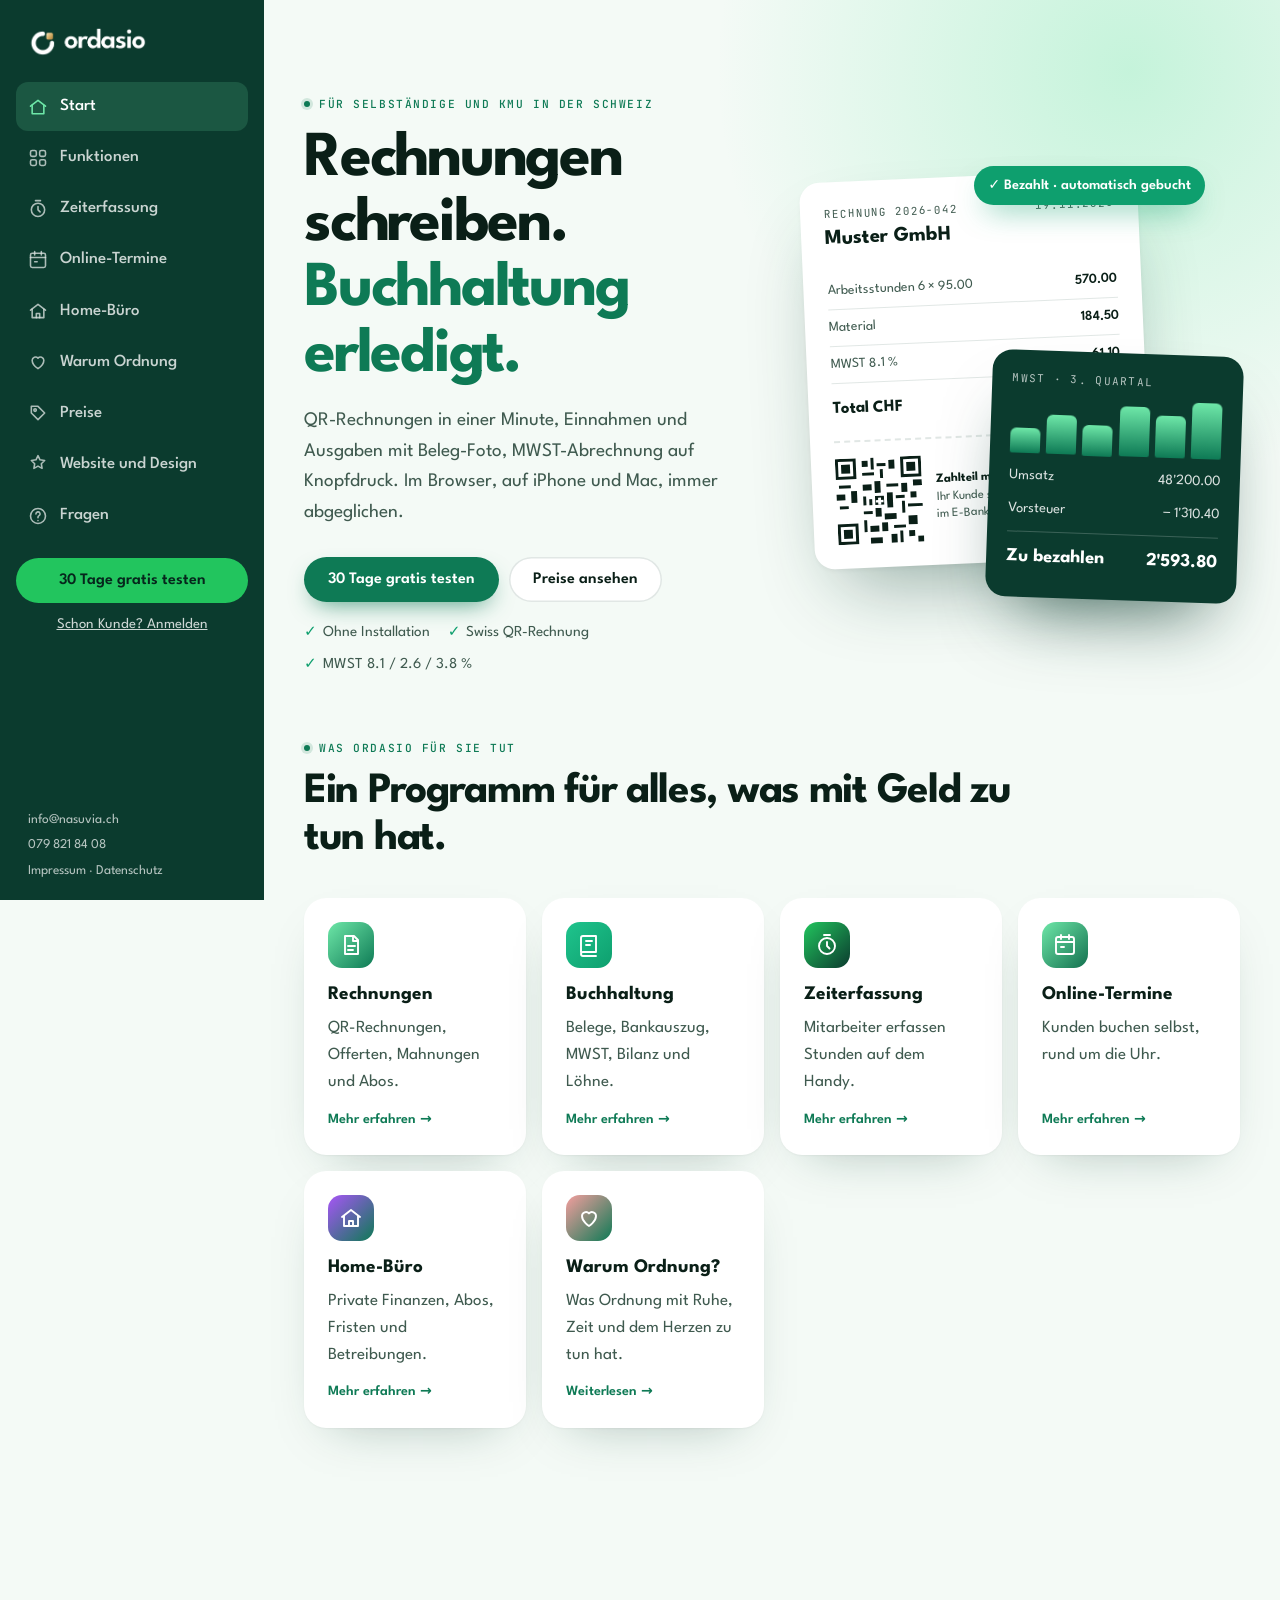
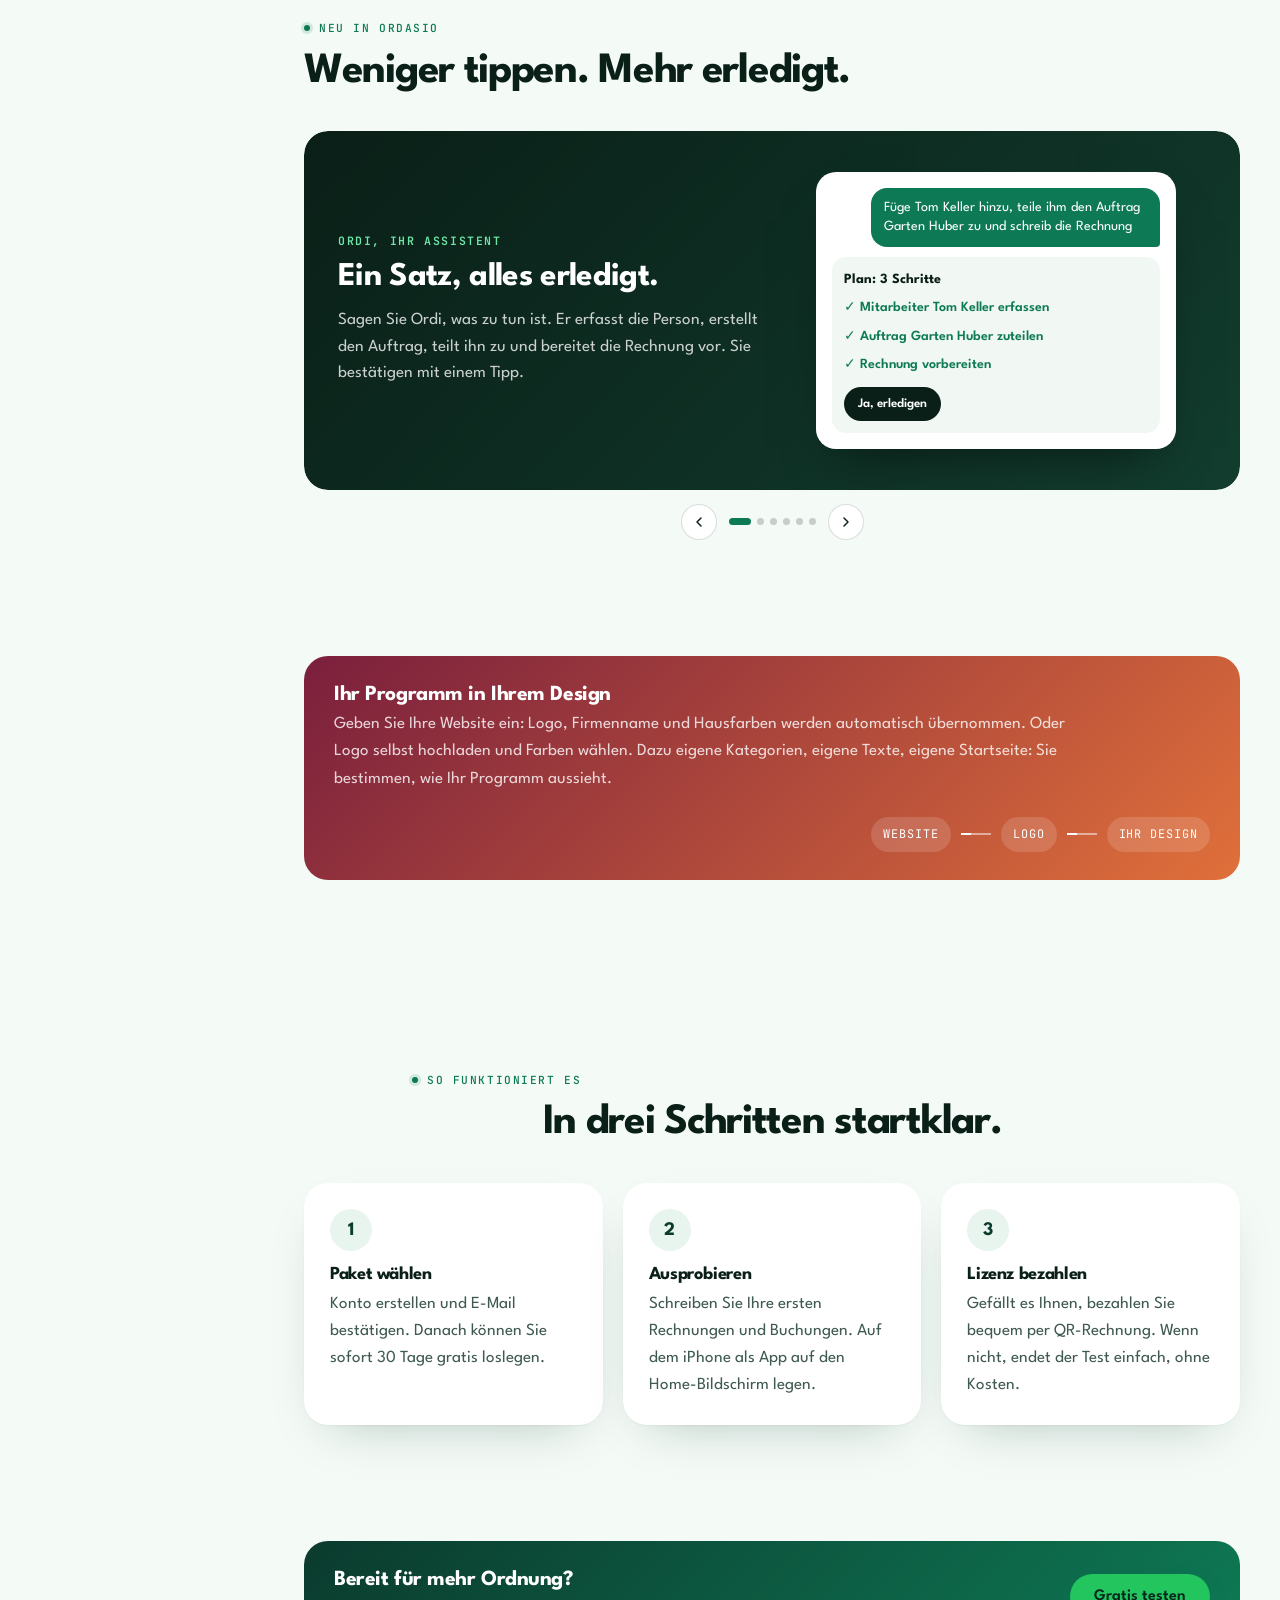
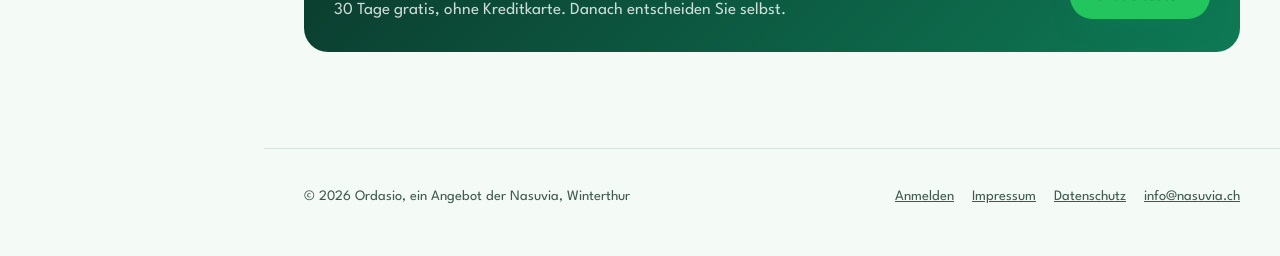
==== index.html @ 02ee3054 "Ordasio-Website auf ordasio.ch Co-Authored-By: Claude Opus 5.5 <noreply@anthropic.com> Claude-Sessio" ====
<!doctype html>
<html lang="de-CH">
<head>
  <meta charset="UTF-8" />
  <meta name="viewport" content="width=device-width, initial-scale=1.0" />
  <title>Ordasio | Rechnungen, Buchhaltung und Löhne für Schweizer KMU</title>
  <meta name="description" content="QR-Rechnungen schreiben, Einnahmen und Ausgaben buchen, MWST-Abrechnung auf Knopfdruck. Im Browser, auf iPhone und Mac. 30 Tage gratis testen." />
  <meta name="robots" content="index, follow, noai, noimageai" />
  <link rel="canonical" href="https://ordasio.ch/" />
  <meta property="og:type" content="website" />
  <meta property="og:url" content="https://ordasio.ch/" />
  <meta property="og:title" content="Ordasio | Rechnungen, Buchhaltung und Löhne für Schweizer KMU" />
  <meta property="og:description" content="QR-Rechnungen schreiben, Einnahmen und Ausgaben buchen, MWST-Abrechnung auf Knopfdruck. Im Browser, auf iPhone und Mac. 30 Tage gratis testen." />
  <meta property="og:image" content="https://ordasio.ch/og-image.png" />
  <meta property="og:locale" content="de_CH" />
  <meta name="theme-color" content="#F4FAF6" />
  <link rel="icon" type="image/png" href="favicon.png" />
  <link rel="apple-touch-icon" href="apple-touch-icon.png" />
  <link rel="preload" href="assets/league-spartan-latin-wght-normal-0z8Zi79b.woff2" as="font" type="font/woff2" crossorigin />
  <link rel="stylesheet" href="style.css" />
  <link rel="stylesheet" href="seiten.css" />
</head>
<body>
  <aside class="leiste" id="leiste" aria-label="Hauptmenü">
      <a href="./" class="leiste-logo" aria-label="Ordasio Startseite"><img src="logo-weiss.png" alt="Ordasio" /></a>
      <nav>
        <a href="./" aria-current="page"><svg viewBox="0 0 24 24" aria-hidden="true"><path d="M3 11 12 4l9 7"/><path d="M5 10v10h14V10"/></svg>Start</a>
        <a href="funktionen.html"><svg viewBox="0 0 24 24" aria-hidden="true"><rect x="3" y="3" width="7" height="7" rx="2"/><rect x="14" y="3" width="7" height="7" rx="2"/><rect x="3" y="14" width="7" height="7" rx="2"/><rect x="14" y="14" width="7" height="7" rx="2"/></svg>Funktionen</a>
        <a href="zeiterfassung.html"><svg viewBox="0 0 24 24" aria-hidden="true"><circle cx="12" cy="13" r="8"/><path d="M12 9v4l2.5 2.5M9 2h6"/></svg>Zeiterfassung</a>
        <a href="termine.html"><svg viewBox="0 0 24 24" aria-hidden="true"><rect x="3" y="4" width="18" height="17" rx="2"/><path d="M3 9h18M8 2v4M16 2v4M8 14h3"/></svg>Online-Termine</a>
        <a href="home-buero.html"><svg viewBox="0 0 24 24" aria-hidden="true"><path d="M3 11 12 4l9 7"/><path d="M5 10v10h14V10"/><path d="M10 20v-5h4v5"/></svg>Home-Büro</a>
        <a href="warum-ordnung.html"><svg viewBox="0 0 24 24" aria-hidden="true"><path d="M12 20s-7-4.4-7-10a4 4 0 0 1 7-2.6A4 4 0 0 1 19 10c0 5.6-7 10-7 10z"/></svg>Warum Ordnung</a>
        <a href="preise.html"><svg viewBox="0 0 24 24" aria-hidden="true"><path d="M20 12 12 20 4 12V4h8z"/><circle cx="8.5" cy="8.5" r="1.5"/></svg>Preise</a>
        <a href="services.html"><svg viewBox="0 0 24 24" aria-hidden="true"><path d="M12 2l2.4 5 5.6.8-4 3.9.9 5.5L12 14.6 7.1 17.2l.9-5.5-4-3.9 5.6-.8z"/></svg>Website und Design</a>
        <a href="fragen.html"><svg viewBox="0 0 24 24" aria-hidden="true"><circle cx="12" cy="12" r="9"/><path d="M9.5 9.5a2.5 2.5 0 1 1 3.5 2.3c-.6.3-1 .9-1 1.6V14M12 17.5v.01"/></svg>Fragen</a>
      </nav>
      <a href="testen.html" class="btn btn-haupt">30 Tage gratis testen</a>
      <a href="https://app.ordasio.ch/" class="anmelden">Schon Kunde? Anmelden</a>
      <div class="leiste-fuss">
        <a href="mailto:info@nasuvia.ch">info@nasuvia.ch</a>
        <a href="tel:+41798218408">079 821 84 08</a>
        <span><a href="impressum.html">Impressum</a> · <a href="datenschutz.html">Datenschutz</a></span>
      </div>
    </aside>
  <div class="schleier"></div>
  <div class="inhalt">
    <header class="handy-kopf">
      <a href="./" aria-label="Ordasio Startseite"><img src="logo.png" alt="Ordasio" /></a>
      <button type="button" class="menue-knopf" aria-controls="leiste" aria-expanded="false" aria-label="Menü öffnen"><svg viewBox="0 0 24 24"><path d="M4 7h16M4 12h16M4 17h16"/></svg></button>
    </header>
    <main>
    <section class="sw-hero">
      <div class="wrap">
        <div>
          <p class="label">Für Selbständige und KMU in der Schweiz</p>
          <h1>Rechnungen schreiben. <em>Buchhaltung erledigt.</em></h1>
          <p class="lead">QR-Rechnungen in einer Minute, Einnahmen und Ausgaben mit Beleg-Foto, MWST-Abrechnung auf Knopfdruck. Im Browser, auf iPhone und Mac, immer abgeglichen.</p>
          <div class="sw-cta">
            <a href="testen.html" class="btn btn-haupt">30 Tage gratis testen</a>
            <a href="preise.html" class="btn btn-zweit">Preise ansehen</a>
          </div>
          <div class="sw-punkte"><span>Ohne Installation</span><span>Swiss QR-Rechnung</span><span>MWST 8.1 / 2.6 / 3.8 %</span></div>
        </div>
        <div class="sw-bild" aria-hidden="true">
          <div class="sw-rechnung">
            <div class="kopf"><div><small>RECHNUNG 2026-042</small><b>Muster GmbH</b></div><small>19.11.2026</small></div>
            <div class="zeile"><span>Arbeitsstunden 6 × 95.00</span><b>570.00</b></div>
            <div class="zeile"><span>Material</span><b>184.50</b></div>
            <div class="zeile"><span>MWST 8.1 %</span><b>61.10</b></div>
            <div class="total"><span>Total CHF</span><span>815.60</span></div>
            <div class="sw-qr">
              <svg viewBox="0 0 29 29"><rect width="29" height="29" fill="#fff"/><g fill="#0A1F17"><path d="M0 0h7v7H0zM22 0h7v7h-7zM0 22h7v7H0z"/><path fill="#fff" d="M1 1h5v5H1zM23 1h5v5h-5zM1 23h5v5H1z"/><path d="M2 2h3v3H2zM24 2h3v3h-3zM2 24h3v3H2z"/><path d="M9 1h2v2H9zM12 0h1v4h-1zM14 2h3v1h-3zM18 1h2v3h-2zM9 5h4v1H9zM15 4h1v3h-1zM9 9h3v2H9zM13 8h2v4h-2zM17 9h4v1h-4zM22 9h2v3h-2zM26 8h3v2h-3zM1 9h4v1H1zM0 12h3v2H0zM5 11h2v4H5zM9 13h1v3H9zM11 14h4v2h-4zM17 12h2v5h-2zM20 13h3v1h-3zM25 12h2v2h-2zM1 16h3v1H1zM22 15h1v4h-1zM24 16h5v1h-5zM9 18h3v1H9zM13 17h2v3h-2zM16 19h4v2h-4zM9 21h1v4H9zM11 23h3v2h-3zM15 22h2v3h-2zM19 23h4v1h-4zM24 20h3v3h-3zM18 26h2v3h-2zM21 25h1v4h-1zM24 25h2v2h-2zM27 27h2v2h-2zM11 27h4v2h-4z"/></g><rect x="12" y="12" width="5" height="5" fill="#fff"/><path d="M13 13h3v3h-3z" fill="#0A1F17"/><path d="M14 13.6h1v.8h.8v.8H15v.8h-1v-.8h-.8v-.8h.8z" fill="#fff"/></svg>
              <small><b style="color:var(--tinte)">Zahlteil mit QR-Code</b><br>Ihr Kunde scannt und bezahlt direkt im E-Banking.</small>
            </div>
          </div>
          <div class="sw-bezahlt">✓ Bezahlt · automatisch gebucht</div>
          <div class="sw-mwst">
            <p>MWST · 3. Quartal</p>
            <div class="sw-balken"><i style="height:45%;animation-delay:.1s"></i><i style="height:70%;animation-delay:.2s"></i><i style="height:55%;animation-delay:.3s"></i><i style="height:90%;animation-delay:.4s"></i><i style="height:75%;animation-delay:.5s"></i><i style="height:100%;animation-delay:.6s"></i></div>
            <div class="z"><span>Umsatz</span><span>48'200.00</span></div>
            <div class="z"><span>Vorsteuer</span><span>− 1'310.40</span></div>
            <div class="z gross"><span>Zu bezahlen</span><span>2'593.80</span></div>
          </div>
        </div>
      </div>
    </section>

    <section class="sw" style="padding-top:24px">
      <div class="wrap">
        <div class="sw-titel"><p class="label">Was Ordasio für Sie tut</p><h2>Ein Programm für alles, was mit Geld zu tun hat.</h2></div>
        <div class="weiter">
          <a href="funktionen.html#rechnungen"><span class="ic" style="background:linear-gradient(135deg,#6EE7A8,#0E7A55)"><svg viewBox="0 0 24 24" aria-hidden="true"><path d="M6 3h9l4 4v14H6z"/><path d="M14 3v5h5M9 13h7M9 17h5"/></svg></span><b>Rechnungen</b><span>QR-Rechnungen, Offerten, Mahnungen und Abos.</span><small>Mehr erfahren →</small></a>
          <a href="funktionen.html#buchhaltung"><span class="ic" style="background:linear-gradient(135deg,#1FC48D,#0E9F6E)"><svg viewBox="0 0 24 24" aria-hidden="true"><path d="M4 19V5a2 2 0 0 1 2-2h13v16H6a2 2 0 0 0-2 2 2 2 0 0 0 2 2h13"/><path d="M9 8h6M9 12h4"/></svg></span><b>Buchhaltung</b><span>Belege, Bankauszug, MWST, Bilanz und Löhne.</span><small>Mehr erfahren →</small></a>
          <a href="zeiterfassung.html"><span class="ic" style="background:linear-gradient(135deg,#22C55E,#0B3B2E)"><svg viewBox="0 0 24 24" aria-hidden="true"><circle cx="12" cy="13" r="8"/><path d="M12 9v4l2.5 2.5M9 2h6"/></svg></span><b>Zeiterfassung</b><span>Mitarbeiter erfassen Stunden auf dem Handy.</span><small>Mehr erfahren →</small></a>
          <a href="termine.html"><span class="ic" style="background:linear-gradient(135deg,#6EE7A8,#13704F)"><svg viewBox="0 0 24 24" aria-hidden="true"><rect x="3" y="4" width="18" height="17" rx="2"/><path d="M3 9h18M8 2v4M16 2v4M8 14h3"/></svg></span><b>Online-Termine</b><span>Kunden buchen selbst, rund um die Uhr.</span><small>Mehr erfahren →</small></a>
          <a href="home-buero.html"><span class="ic" style="background:linear-gradient(135deg,#A855F7,#0E7A55)"><svg viewBox="0 0 24 24" aria-hidden="true"><path d="M3 11 12 4l9 7"/><path d="M5 10v10h14V10"/><path d="M10 20v-5h4v5"/></svg></span><b>Home-Büro</b><span>Private Finanzen, Abos, Fristen und Betreibungen.</span><small>Mehr erfahren →</small></a>
          <a href="warum-ordnung.html"><span class="ic" style="background:linear-gradient(135deg,#F59E9E,#0E7A55)"><svg viewBox="0 0 24 24" aria-hidden="true"><path d="M12 20s-7-4.4-7-10a4 4 0 0 1 7-2.6A4 4 0 0 1 19 10c0 5.6-7 10-7 10z"/></svg></span><b>Warum Ordnung?</b><span>Was Ordnung mit Ruhe, Zeit und dem Herzen zu tun hat.</span><small>Weiterlesen →</small></a>
        </div>
      </div>
    </section>
    <section class="sw sw-vitrine" aria-label="Neue Funktionen">
      <div class="wrap">
        <div class="sw-titel"><p class="label">Neu in Ordasio</p><h2>Weniger tippen. Mehr erledigt.</h2></div>
        <div class="vt-band" tabindex="0">
          <article class="vt-karte">
            <div class="vt-text"><p class="vt-label">Ordi, Ihr Assistent</p><h3>Ein Satz, alles erledigt.</h3><p>Sagen Sie Ordi, was zu tun ist. Er erfasst die Person, erstellt den Auftrag, teilt ihn zu und bereitet die Rechnung vor. Sie bestätigen mit einem Tipp.</p></div>
            <div class="vt-bild" aria-hidden="true"><div class="vt-chat"><p class="vt-du">Füge Tom Keller hinzu, teile ihm den Auftrag Garten Huber zu und schreib die Rechnung</p>
              <div class="vt-plan"><b>Plan: 3 Schritte</b><span>✓ Mitarbeiter Tom Keller erfassen</span><span>✓ Auftrag Garten Huber zuteilen</span><span>✓ Rechnung vorbereiten</span><i>Ja, erledigen</i></div></div></div>
          </article>
          <article class="vt-karte">
            <div class="vt-text"><p class="vt-label">Bankabgleich, der mitlernt</p><h3>Kontoauszug rein, fertig gebucht.</h3><p>camt.053, CSV oder PDF von jeder Schweizer Bank. Ordasio erkennt bezahlte Rechnungen und merkt sich, wie Sie Swisscom, Migros und Co. buchen.</p></div>
            <div class="vt-bild" aria-hidden="true"><div class="vt-liste"><div><span>Huber AG</span><b class="plus">+ 1'250.00</b><small>Rechnung 2026-014 bezahlt</small></div><div><span>Swisscom</span><b>− 89.00</b><small>Telefon · gelernt</small></div><div><span>Migros Zürich</span><b>− 45.20</b><small>Material · gelernt</small></div><div class="vt-ok">✓ Saldo stimmt mit dem Auszug</div></div></div>
          </article>
          <article class="vt-karte">
            <div class="vt-text"><p class="vt-label">Mitarbeiter-App</p><h3>Ihr Team auf dem Handy.</h3><p>Stempeln, Aufträge, Fotos, Spesen und Ferienanträge. Ohne Installation, ohne Passwort: ein Link genügt. Und Sie sehen jederzeit, wie die App bei Ihren Leuten aussieht.</p></div>
            <div class="vt-bild" aria-hidden="true"><div class="vt-handy"><div class="vt-stempel"><small>Heute</small><b>07:02 – läuft</b><span>Garten Huber</span></div><div class="vt-zeile"><span>Material für Sie</span><b>30 m Kabel · liegt bereit</b></div><div class="vt-zeile"><span>Ferien 22.–26.12.</span><b class="gruen">Genehmigt</b></div></div></div>
          </article>
          <article class="vt-karte">
            <div class="vt-text"><p class="vt-label">Lager und Bereitstellen</p><h3>Material, das schon bereitliegt.</h3><p>Der Projektleiter fordert an, der Lagerist stellt bereit, der Bestand ist sofort abgebucht und dem Auftrag zugeordnet. Niemand sucht mehr Kabel.</p></div>
            <div class="vt-bild" aria-hidden="true"><div class="vt-fluss"><div><small>Projektleiter</small><b>30 m Kabel für Robert</b></div><i></i><div><small>Lagerist</small><b>Bereitgestellt ✓</b></div><i></i><div><small>Robert</small><b>Abgeholt ✓</b></div></div></div>
          </article>
          <article class="vt-karte">
            <div class="vt-text"><p class="vt-label">Briefing</p><h3>Jeden Montag wissen, was ansteht.</h3><p>Überfällige Rechnungen, nächste MWST-Frist, Kontostand, offene Anträge: kurz zusammengefasst, wann Sie wollen, auch im Handy-Kalender.</p></div>
            <div class="vt-bild" aria-hidden="true"><div class="vt-liste"><div><span>Guten Morgen</span><b>Mo 07:30</b></div><div><span>Überfällig</span><b>2 Rechnungen</b></div><div><span>MWST 4. Quartal</span><b>in 12 Tagen</b></div><div><span>Kontostand</span><b class="plus">13'161.80</b></div></div></div>
          </article>
          <article class="vt-karte">
            <div class="vt-text"><p class="vt-label">Online-Offerte</p><h3>Kunde unterschreibt auf dem Handy.</h3><p>Offerte per Link senden, der Kunde nimmt sie mit Unterschrift an. Sie sehen sofort, wer sie geöffnet und angenommen hat, und machen mit einem Klick die Rechnung daraus.</p></div>
            <div class="vt-bild" aria-hidden="true"><div class="vt-liste"><div><span>Offerte 2026-031</span><b>4'860.00</b></div><div><span>Geöffnet</span><b>gestern 18:42</b></div><div class="vt-ok">✓ Angenommen von R. Keller</div></div></div>
          </article>
        </div>
        <div class="vt-fuss"><button type="button" class="vt-nav" data-vt="-1" aria-label="Zurück"><svg viewBox="0 0 24 24"><path d="M15 6l-6 6 6 6"/></svg></button><span class="vt-punkte"></span><button type="button" class="vt-nav" data-vt="1" aria-label="Weiter"><svg viewBox="0 0 24 24"><path d="M9 6l6 6-6 6"/></svg></button></div>
      </div>
    </section>

    <section class="sw" id="design" style="padding-top:0">
      <div class="wrap">
        <div class="sw-zusammen" style="background:linear-gradient(135deg,#7a1f3d,#e0703a)">
          <div><h3>Ihr Programm in Ihrem Design</h3><p>Geben Sie Ihre Website ein: Logo, Firmenname und Hausfarben werden automatisch übernommen. Oder Logo selbst hochladen und Farben wählen. Dazu eigene Kategorien, eigene Texte, eigene Startseite: Sie bestimmen, wie Ihr Programm aussieht.</p></div>
          <div class="sw-fluss" aria-hidden="true"><span>Website</span><i></i><span>Logo</span><i></i><span>Ihr Design</span></div>
        </div>
      </div>
    </section>

    <section class="sw">
      <div class="wrap">
        <div class="sw-titel mitte"><p class="label">So funktioniert es</p><h2>In drei Schritten startklar.</h2></div>
        <div class="sw-schritte">
          <div class="sw-schritt"><h3>Paket wählen</h3><p>Konto erstellen und E-Mail bestätigen. Danach können Sie sofort 30 Tage gratis loslegen.</p></div>
          <div class="sw-schritt"><h3>Ausprobieren</h3><p>Schreiben Sie Ihre ersten Rechnungen und Buchungen. Auf dem iPhone als App auf den Home-Bildschirm legen.</p></div>
          <div class="sw-schritt"><h3>Lizenz bezahlen</h3><p>Gefällt es Ihnen, bezahlen Sie bequem per QR-Rechnung. Wenn nicht, endet der Test einfach, ohne Kosten.</p></div>
        </div>
      </div>
    </section>

    <section class="sw" style="padding-top:0">
      <div class="wrap">
        <div class="sw-zusammen">
          <div><h3>Bereit für mehr Ordnung?</h3><p>30 Tage gratis, ohne Kreditkarte. Danach entscheiden Sie selbst.</p></div>
          <a href="testen.html" class="btn btn-haupt" style="margin-left:auto;background:#22C55E;color:#06261C">Gratis testen</a>
        </div>
      </div>
    </section>
    </main>
    <footer class="sw-fuss">
      <div class="wrap">
        <span>© 2026 Ordasio, ein Angebot der Nasuvia, Winterthur</span>
        <span class="rechts"><a href="https://app.ordasio.ch/">Anmelden</a><a href="impressum.html">Impressum</a><a href="datenschutz.html">Datenschutz</a><a href="mailto:info@nasuvia.ch">info@nasuvia.ch</a></span>
      </div>
    </footer>
  </div>
  <script src="seiten.js"></script>
</body>
</html>
---- style.css ----
@font-face{font-family:"League Spartan";font-style:normal;font-display:swap;font-weight:100 900;src:url(assets/league-spartan-latin-wght-normal-0z8Zi79b.woff2) format("woff2-variations");unicode-range:U+0000-00FF,U+0131,U+0152-0153,U+02BB-02BC,U+02C6,U+02DA,U+02DC,U+0304,U+0308,U+0329,U+2000-206F,U+20AC,U+2122,U+2191,U+2193,U+2212,U+2215,U+FEFF,U+FFFD}
@font-face{font-family:"League Spartan";font-style:normal;font-display:swap;font-weight:100 900;src:url(assets/league-spartan-latin-ext-wght-normal-DdUHL39C.woff2) format("woff2-variations");unicode-range:U+0100-02BA,U+02BD-02C5,U+02C7-02CC,U+02CE-02D7,U+02DD-02FF,U+1E00-1E9F,U+20A0-20AB,U+20AD-20C0,U+2C60-2C7F,U+A720-A7FF}
@font-face{font-family:"JetBrains Mono";font-style:normal;font-display:swap;font-weight:100 800;src:url(assets/jetbrains-mono-latin-wght-normal-B9CIFXIH.woff2) format("woff2-variations");unicode-range:U+0000-00FF,U+0131,U+0152-0153,U+02BB-02BC,U+02C6,U+02DA,U+02DC,U+0304,U+0308,U+0329,U+2000-206F,U+20AC,U+2122,U+2191,U+2193,U+2212,U+2215,U+FEFF,U+FFFD}

:root{
  --papier:#F4FAF6;--karte:#fff;--tinte:#0A1F17;--text:#3F5A4F;--blau:#0B3B2E;--elektrik:#0E7A55;--eis:#6EE7A8;--gruen:#0E9F6E;--rot:#E5484D;--gelb:#F5B53D;
  --linie:rgba(11,59,46,.12);--linie-stark:rgba(11,59,46,.25);--flaeche:#E8F4EE;
  --schatten:0 1px 2px rgba(12,18,38,.04),0 20px 50px -28px rgba(11,59,46,.35);
  --schatten-hoch:0 1px 2px rgba(12,18,38,.05),0 30px 70px -30px rgba(11,59,46,.45);
  --display:"League Spartan",system-ui,sans-serif;--mono:"JetBrains Mono",ui-monospace,monospace;
  --breite:1160px;--rand:clamp(16px,4vw,40px);--nav:72px;--radius:22px;
}
*,*::before,*::after{box-sizing:border-box}
html{scroll-behavior:smooth;scroll-padding-top:calc(var(--nav) + 12px);-webkit-text-size-adjust:100%}
body{margin:0;background:var(--papier);color:var(--text);font:400 1.06rem/1.6 var(--display);-webkit-font-smoothing:antialiased;overflow-x:hidden}
img,svg{display:block;max-width:100%}
a{color:inherit}
h1,h2,h3,h4{font-family:var(--display);color:var(--tinte);margin:0;line-height:1.08;letter-spacing:-.02em}
p{margin:0}
.wrap{max-width:var(--breite);margin:0 auto;padding:0 var(--rand)}
.mono{font-family:var(--mono);font-size:.74rem;letter-spacing:.1em;text-transform:uppercase}
.label{display:flex;align-items:baseline;gap:9px;color:var(--elektrik);font-family:var(--mono);font-size:.7rem;font-weight:500;line-height:1.5;letter-spacing:.14em;text-transform:uppercase;margin-bottom:12px}
.label::before{content:"";flex:none;width:6px;height:6px;border-radius:50%;background:currentColor;box-shadow:0 0 0 3px rgba(14,122,85,.15);transform:translateY(-1px)}
.leise{color:var(--text)}

/* Navigation */
/* Kopfzeile ohne eigene Fläche: oben durchsichtig, beim Scrollen läuft der Inhalt weich darunter aus */
.nav{position:sticky;top:0;z-index:50;height:var(--nav);background:transparent;transition:background-color .3s}
.nav::after{content:"";position:absolute;left:0;right:0;top:100%;height:28px;background:linear-gradient(180deg,var(--papier),rgba(247,249,253,0));opacity:0;pointer-events:none;transition:opacity .3s}
.nav.unten,.menu-offen .nav{background-color:var(--papier)}
.nav.unten::after{opacity:1}
.menu-offen .nav::after{opacity:0}
.nav .wrap{height:100%;display:flex;align-items:center;gap:28px}
.nav-logo{display:inline-flex;align-items:center;gap:5px;text-decoration:none;padding:6px 10px 6px 6px;margin-left:-6px;border-radius:100px;transition:background .25s}
.nav-logo:hover{background:rgba(14,122,85,.07)}
.nav-logo img{height:18px;width:auto}
.logo-punkt{position:relative;width:15px;height:15px;border-radius:50%;background:var(--blau);flex:none;transition:transform .35s cubic-bezier(.3,1.6,.5,1)}
.logo-punkt::after{content:"";position:absolute;inset:-3px;border-radius:50%;border:1.5px solid var(--elektrik);opacity:0;animation:logoRing 3.2s ease-out infinite}
.nav-logo:hover .logo-punkt{transform:scale(1.15)}
@keyframes logoRing{0%{transform:scale(.7);opacity:.7}70%,100%{transform:scale(1.7);opacity:0}}
.nav-links{display:flex;gap:4px;margin-left:auto}
.nav-links a{text-decoration:none;color:var(--tinte);font-size:.98rem;padding:8px 14px;border-radius:100px;transition:background .2s,color .2s}
.nav-links a:hover{background:var(--flaeche)}
.nav-links a[aria-current]{color:var(--elektrik);font-weight:600}
.nav-burger{display:none;margin-left:auto;width:44px;height:44px;border:0;background:none;cursor:pointer;position:relative}
.nav-burger i{position:absolute;left:11px;right:11px;height:2px;background:var(--tinte);border-radius:2px;transition:transform .3s,top .3s,opacity .2s}
.nav-burger i:nth-child(1){top:16px}.nav-burger i:nth-child(2){top:22px}.nav-burger i:nth-child(3){top:28px}
.menu-offen .nav-burger i:nth-child(1){top:22px;transform:rotate(45deg)}
.menu-offen .nav-burger i:nth-child(2){opacity:0}
.menu-offen .nav-burger i:nth-child(3){top:22px;transform:rotate(-45deg)}
.menu{position:fixed;inset:var(--nav) 0 0;z-index:49;background:var(--papier);padding:18px var(--rand) 40px;overflow-y:auto;opacity:0;visibility:hidden;transform:translateY(-8px);transition:opacity .25s,transform .25s,visibility .25s}
.menu-offen .menu{opacity:1;visibility:visible;transform:none}
.menu a{display:flex;justify-content:space-between;align-items:center;text-decoration:none;color:var(--tinte);font-size:1.35rem;font-weight:600;padding:16px 4px;border-bottom:1px solid var(--linie)}
.menu a::after{content:"→";color:var(--elektrik);font-weight:400}
.menu a.klein{font-size:1.05rem;font-weight:500}
.menu .btn{margin-top:14px;width:100%;justify-content:center;border:0;font-size:1.05rem}
.menu .btn-haupt{color:#fff;margin-top:26px}
.menu .btn::after{content:none}
.menu-offen{overflow:hidden}

/* Knöpfe */
.btn{display:inline-flex;align-items:center;gap:10px;text-decoration:none;font:600 1rem var(--display);padding:15px 24px;border-radius:100px;border:0;cursor:pointer;transition:transform .25s cubic-bezier(.3,1.5,.5,1),box-shadow .25s,background .2s;white-space:nowrap}
.btn:hover{transform:translateY(-2px)}
.btn:active{transform:translateY(0) scale(.98)}
.btn-haupt{background:var(--elektrik);color:#fff;box-shadow:0 10px 24px -10px rgba(14,122,85,.8)}
.btn-haupt:hover{box-shadow:0 16px 30px -12px rgba(14,122,85,.9)}
.btn-zweit{background:#fff;color:var(--tinte);box-shadow:inset 0 0 0 1.5px var(--linie)}
.btn-zweit:hover{box-shadow:inset 0 0 0 1.5px var(--linie-stark)}
.btn-klein{padding:10px 18px;font-size:.95rem}
.btn .pfeil{transition:transform .25s}
.btn:hover .pfeil{transform:translateX(3px)}
.knoepfe{display:flex;flex-wrap:wrap;gap:12px;margin-top:30px}
.tel-punkt{width:8px;height:8px;border-radius:50%;background:var(--gruen);box-shadow:0 0 0 0 rgba(14,159,110,.5);animation:telPuls 2s infinite}
@keyframes telPuls{70%{box-shadow:0 0 0 8px rgba(14,159,110,0)}100%{box-shadow:0 0 0 0 rgba(14,159,110,0)}}

/* Abschnitte */
.abschnitt{padding:clamp(64px,10vw,120px) 0}
.abschnitt.eng{padding-top:0}
.kopf{max-width:680px;margin-bottom:clamp(32px,5vw,52px)}
.kopf h2{font-size:clamp(1.65rem,3.4vw,2.5rem);font-weight:650;line-height:1.16;letter-spacing:-.022em;text-wrap:balance}
.kopf p:not(.label){margin-top:14px;font-size:1.08rem;line-height:1.6;text-wrap:pretty}
.kopf.mitte{margin-left:auto;margin-right:auto;text-align:center}

/* Hero */
.hero{padding:clamp(40px,7vw,90px) 0 clamp(56px,8vw,100px);position:relative}
.hero .wrap{display:grid;grid-template-columns:1.05fr .95fr;gap:clamp(28px,5vw,64px);align-items:center}
.hero h1{font-size:clamp(2.6rem,6.4vw,4.9rem);font-weight:700;letter-spacing:-.035em}
.hero h1 .strich{position:relative;white-space:nowrap;color:var(--elektrik)}
.hero .lead{font-size:clamp(1.1rem,1.8vw,1.28rem);margin-top:22px;max-width:540px}
.hero-bild{background:#fff;border-radius:28px;box-shadow:var(--schatten);padding:18px;position:relative}
.hero-schmal .wrap{grid-template-columns:1.15fr .85fr}
.pfad{display:flex;flex-wrap:wrap;gap:6px;margin-bottom:18px}
.pfad a,.pfad span{font-family:var(--mono);font-size:.72rem;letter-spacing:.1em;text-transform:uppercase;color:var(--text);text-decoration:none}
.pfad a:hover{color:var(--elektrik)}

/* Karten */
.karte{background:#fff;border-radius:var(--radius);box-shadow:var(--schatten);padding:28px}
.raster{display:grid;gap:18px}
.raster-3{grid-template-columns:repeat(3,minmax(0,1fr))}
.raster-2{grid-template-columns:repeat(2,minmax(0,1fr))}
.raster-4{grid-template-columns:repeat(4,minmax(0,1fr))}
.link-karte{display:flex;flex-direction:column;text-decoration:none;color:inherit;transition:transform .35s cubic-bezier(.3,1.4,.5,1),box-shadow .35s}
.link-karte:hover{transform:translateY(-5px);box-shadow:var(--schatten-hoch)}
.link-karte h3{font-size:1.32rem;font-weight:650;line-height:1.2;margin:18px 0 8px}
.link-karte p{flex:1}
.link-karte .weiter{margin-top:22px;color:var(--elektrik);font-weight:600;display:inline-flex;gap:8px}
.link-karte .weiter span{transition:transform .25s}
.link-karte:hover .weiter span{transform:translateX(4px)}
.icon{width:54px;height:54px;border-radius:16px;background:var(--flaeche);display:grid;place-items:center;transition:transform .4s cubic-bezier(.3,1.6,.5,1),background .3s}
.icon svg{width:28px;height:28px;stroke:var(--blau);fill:none;stroke-width:1.7;stroke-linecap:round;stroke-linejoin:round}
.link-karte:hover .icon{transform:rotate(-8deg) scale(1.08);background:rgba(14,122,85,.12)}
.klein-karte{display:flex;gap:16px;align-items:flex-start;text-decoration:none;color:inherit;padding:22px;transition:transform .35s cubic-bezier(.3,1.4,.5,1),box-shadow .35s}
.klein-karte:hover{transform:translateY(-4px);box-shadow:var(--schatten-hoch)}
.klein-karte .icon{flex:none;width:46px;height:46px;border-radius:14px}
.klein-karte .icon svg{width:24px;height:24px}
.klein-karte h3{font-size:1.18rem;font-weight:650;margin-bottom:4px}
.klein-karte p{font-size:.97rem;line-height:1.5}
.marke{display:inline-block;font-family:var(--mono);font-size:.68rem;letter-spacing:.08em;text-transform:uppercase;background:rgba(14,159,110,.12);color:#0A7150;border-radius:100px;padding:3px 9px;margin-left:6px;vertical-align:2px}

/* Liste mit Häkchen */
.haken{list-style:none;padding:0;margin:18px 0 0;display:grid;gap:10px}
.haken li{position:relative;padding-left:32px;color:var(--tinte)}
.haken li::before{content:"";position:absolute;left:0;top:.18em;width:21px;height:21px;border-radius:50%;background:rgba(14,159,110,.12) url("data:image/svg+xml,%3Csvg xmlns='http://www.w3.org/2000/svg' viewBox='0 0 20 20'%3E%3Cpath d='M6 10.5l2.6 2.6L14 7.5' fill='none' stroke='%230E9F6E' stroke-width='2.2' stroke-linecap='round' stroke-linejoin='round'/%3E%3C/svg%3E") center/100% no-repeat}

/* Weg der Faser (Scroll-Geschichte) */
.weg{display:grid;grid-template-columns:minmax(0,1fr) minmax(0,1fr);gap:clamp(24px,5vw,72px)}
.weg-buehne{position:sticky;top:calc(var(--nav) + 6vh);align-self:start;background:#fff;border-radius:28px;box-shadow:var(--schatten);aspect-ratio:400/300;overflow:hidden}
.szene{position:absolute;inset:0;opacity:0;transform:scale(.97);transition:opacity .5s,transform .6s cubic-bezier(.3,1.3,.5,1)}
.szene.an{opacity:1;transform:none}
.szene svg{width:100%;height:100%}
.weg-zaehler{position:absolute;left:20px;top:18px;z-index:2;display:flex;gap:6px}
.weg-zaehler i{width:22px;height:5px;border-radius:5px;background:var(--flaeche);transition:background .3s,width .3s}
.weg-zaehler i.an{background:var(--elektrik);width:34px}
.weg-schritte{display:flex;flex-direction:column}
.weg-schritt{min-height:46vh;display:flex;flex-direction:column;justify-content:center;opacity:.28;transition:opacity .45s}
.weg-schritt.an{opacity:1}
.weg-schritt:first-child{min-height:40vh}
.weg-schritt:last-child{min-height:44vh}
.weg-schritt .nr{font-family:var(--mono);color:var(--elektrik);font-size:.7rem;letter-spacing:.14em;margin-bottom:8px}
.weg-schritt h3{font-size:clamp(1.45rem,2.6vw,2rem);font-weight:650;line-height:1.16;letter-spacing:-.02em;margin-bottom:10px}
.weg-schritt p{font-size:1.1rem;max-width:460px}

/* Szenen-Elemente */
.s-flaeche{fill:#F6F8FC}
.s-boden{stroke:var(--blau);stroke-width:3;stroke-linecap:round}
.s-wand{fill:#E9EDF6}
.s-text{font:500 11px var(--mono);fill:var(--text);letter-spacing:.08em;text-transform:uppercase}
.s-stark{font:700 12px var(--mono);fill:var(--blau);letter-spacing:.06em}
.s-faser{fill:none;stroke:var(--gruen);stroke-width:3.5;stroke-linecap:round}
.s-kabel{fill:none;stroke:var(--elektrik);stroke-width:4;stroke-linecap:round;stroke-linejoin:round}
.s-box{fill:#fff;stroke:var(--blau);stroke-width:2.2}
.an .sp-links{animation:spLinks 3.2s cubic-bezier(.6,0,.3,1) infinite}
.an .sp-rechts{animation:spRechts 3.2s cubic-bezier(.6,0,.3,1) infinite}
@keyframes spLinks{0%{transform:translateX(-40px)}40%,100%{transform:none}}
@keyframes spRechts{0%{transform:translateX(40px)}40%,100%{transform:none}}
.sp-funke{transform-box:fill-box;transform-origin:center;opacity:0}
.an .sp-funke{animation:funke 3.2s ease-out infinite}
@keyframes funke{0%,38%{opacity:0;transform:scale(.2)}45%{opacity:1;transform:scale(1.3)}65%,100%{opacity:0;transform:scale(1.8)}}
.sp-naht{opacity:0}
.an .sp-naht{animation:naht 3.2s infinite}
@keyframes naht{0%,45%{opacity:0}55%,90%{opacity:1}100%{opacity:0}}
.ez-kopf{stroke-dasharray:290;stroke-dashoffset:290}
.an .ez-kopf{animation:einziehen 3.6s cubic-bezier(.5,0,.3,1) infinite}
@keyframes einziehen{0%{stroke-dashoffset:290}60%,88%{stroke-dashoffset:0}100%{stroke-dashoffset:0;opacity:0}}
.oto-dose{transform-box:fill-box;transform-origin:center;opacity:0}
.an .oto-dose{animation:plopp .7s .2s cubic-bezier(.3,1.7,.5,1) forwards}
@keyframes plopp{from{opacity:0;transform:scale(.3)}to{opacity:1;transform:none}}
.oto-led{fill:var(--flaeche)}
.an .oto-led{animation:led 2.4s 1s infinite}
@keyframes led{0%,30%{fill:var(--flaeche)}40%,100%{fill:var(--gruen)}}
.oto-faser{stroke-dasharray:200;stroke-dashoffset:200}
.an .oto-faser{animation:faserRein 1.2s .6s ease forwards}
@keyframes faserRein{to{stroke-dashoffset:0}}
.mess-kurve{fill:none;stroke:var(--elektrik);stroke-width:2.5;stroke-linejoin:round;stroke-dasharray:420;stroke-dashoffset:420}
.an .mess-kurve{animation:kurve 4s ease infinite}
@keyframes kurve{0%{stroke-dashoffset:420}55%,92%{stroke-dashoffset:0}100%{stroke-dashoffset:0;opacity:0}}
.mess-wert{opacity:0}
.an .mess-wert{animation:wert 4s infinite}
.an .mess-wert.b{animation-name:wertB}
@keyframes wert{0%,45%{opacity:0;transform:translateY(6px)}55%,92%{opacity:1;transform:none}100%{opacity:0}}
@keyframes wertB{0%,58%{opacity:0;transform:translateY(6px)}68%,92%{opacity:1;transform:none}100%{opacity:0}}
.etikett{transform-box:fill-box;opacity:0}
.an .etikett{animation:etikett 3.6s cubic-bezier(.3,1.4,.5,1) infinite}
.an .etikett.b{animation-delay:.35s}.an .etikett.c{animation-delay:.7s}
@keyframes etikett{0%{opacity:0;transform:translateY(-14px) rotate(-6deg)}18%,85%{opacity:1;transform:none}100%{opacity:0}}

/* Haus im Hero */
.haus .fenster{fill:#E8F4EE;transition:fill .4s}
.haus .stock-led{fill:var(--flaeche)}
.haus .wolke{animation:wolke 18s linear infinite}
@keyframes wolke{from{transform:translateX(-60px)}to{transform:translateX(420px)}}
.hero-zettel{position:absolute;right:-10px;bottom:28px;background:#fff;border-radius:14px;box-shadow:var(--schatten-hoch);padding:12px 14px;display:flex;gap:10px;align-items:center;animation:schweben 5s ease-in-out infinite}
.hero-zettel b{display:block;color:var(--tinte);font-size:.95rem;line-height:1.2}
.hero-zettel span{font-family:var(--mono);font-size:.68rem;letter-spacing:.08em;color:#0A7150;text-transform:uppercase}
.hero-zettel .ok{width:30px;height:30px;border-radius:50%;background:rgba(14,159,110,.14);display:grid;place-items:center}
.hero-zettel .ok svg{width:16px;height:16px;stroke:var(--gruen);stroke-width:2.6;fill:none;stroke-linecap:round;stroke-linejoin:round}
@keyframes schweben{50%{transform:translateY(-6px)}}

/* Formulare */
.form{max-width:860px;margin:0 auto;padding:clamp(20px,4vw,34px)}
.frage{border:0;padding:0;margin:0 0 22px;min-width:0}
.frage legend,.feld>span{display:block;font-weight:600;color:var(--tinte);margin-bottom:10px;font-size:1.02rem;padding:0}
.frage legend small,.feld>span small{font-weight:400;color:var(--text)}
.wahl{display:flex;flex-wrap:wrap;gap:8px}
.wahl label{position:relative;display:block}
.wahl input{position:absolute;opacity:0;width:1px;height:1px;pointer-events:none}
.wahl label>span{display:flex;align-items:center;gap:10px;padding:12px 16px;border:1.5px solid var(--linie);border-radius:14px;background:#fff;cursor:pointer;font-size:.98rem;color:var(--tinte);transition:border-color .2s,background .2s,box-shadow .2s,transform .2s;user-select:none}
.wahl label>span:hover{border-color:rgba(14,122,85,.5)}
.wahl label:active>span{transform:scale(.97)}
.wahl input:checked+span{border-color:var(--elektrik);background:rgba(14,122,85,.07);color:var(--blau);font-weight:600;box-shadow:0 6px 18px -10px rgba(14,122,85,.6)}
.wahl input:focus-visible+span{outline:2px solid var(--elektrik);outline-offset:2px}
.wahl.gross{display:grid;grid-template-columns:repeat(auto-fit,minmax(180px,1fr))}
.wahl.gross label>span{flex-direction:column;align-items:flex-start;gap:6px;height:100%;padding:16px}
.wahl.gross label>span em{font-style:normal;font-weight:400;font-size:.88rem;color:var(--text);line-height:1.4}
.wahl.gross label>span svg{width:30px;height:30px;stroke:var(--blau);fill:none;stroke-width:1.7;stroke-linecap:round;stroke-linejoin:round}
.feld{display:block;margin-bottom:16px}
.feld input,.feld textarea,.feld select{width:100%;font:inherit;font-size:1rem;color:var(--tinte);padding:13px 15px;border:1.5px solid var(--linie);border-radius:12px;background:#fff;transition:border-color .2s,box-shadow .2s}
.feld input:focus,.feld textarea:focus{outline:none;border-color:var(--elektrik);box-shadow:0 0 0 4px rgba(14,122,85,.12)}
.feld textarea{min-height:100px;resize:vertical}
.felder{display:grid;grid-template-columns:1fr 1fr;gap:0 14px}
.fehlt .wahl label>span,.feld.fehlt input{border-color:var(--rot)}
.meldung{color:var(--rot);font-size:.92rem;margin-top:6px}
.honig{position:absolute!important;left:-9999px!important;width:1px;height:1px;overflow:hidden}
.form-fuss{display:flex;justify-content:space-between;align-items:center;gap:14px;flex-wrap:wrap;margin-top:22px;padding-top:20px;border-top:1px solid var(--linie)}
.form-fuss p{font-size:.88rem;max-width:420px}
.senden-laeuft{opacity:.6;pointer-events:none}
.fertig{text-align:center;padding:24px 0 8px}
.fertig[hidden],[data-form-inhalt][hidden]{display:none}
.fertig svg{width:84px;height:84px;margin:0 auto 14px}
.fertig circle{fill:none;stroke:var(--gruen);stroke-width:3;stroke-dasharray:240;stroke-dashoffset:240;animation:strich .8s ease forwards}
.fertig path{fill:none;stroke:var(--gruen);stroke-width:4;stroke-linecap:round;stroke-linejoin:round;stroke-dasharray:60;stroke-dashoffset:60;animation:strich .5s ease .7s forwards}
@keyframes strich{to{stroke-dashoffset:0}}
.fertig h3{font-size:1.6rem;margin-bottom:8px}
.fertig p{max-width:520px;margin:0 auto 8px}
.ticket{display:inline-block;font-family:var(--mono);font-size:.9rem;letter-spacing:.08em;background:var(--flaeche);color:var(--blau);border-radius:10px;padding:8px 14px;margin:8px 0 12px}
.extra[hidden]{display:none}

/* Anfrage-Assistent */
.weiche{display:grid;grid-template-columns:repeat(3,minmax(0,1fr));gap:14px}
.weiche button,.weiche a{all:unset;box-sizing:border-box;cursor:pointer;background:#fff;border-radius:20px;box-shadow:var(--schatten);padding:22px;display:flex;flex-direction:column;gap:6px;transition:transform .35s cubic-bezier(.3,1.4,.5,1),box-shadow .3s,outline-color .2s;outline:2px solid transparent;outline-offset:0}
.weiche button:hover,.weiche a:hover{transform:translateY(-4px);box-shadow:var(--schatten-hoch)}
.weiche button:focus-visible,.weiche a:focus-visible{outline-color:var(--elektrik)}
.weiche .gewaehlt{outline-color:var(--elektrik);background:#F8F9FF}
.weiche b{font-size:1.15rem;color:var(--tinte);margin-top:8px}
.weiche span.t{font-size:.94rem;line-height:1.45}
.weiche .icon{width:46px;height:46px}

/* Kontaktband */
.band{background:var(--blau);color:#DDE3FF;border-radius:30px;padding:clamp(32px,6vw,64px);display:grid;grid-template-columns:1.3fr auto;gap:28px;align-items:center;position:relative;overflow:hidden}
.band h2{color:#fff;font-size:clamp(1.6rem,3.4vw,2.4rem);font-weight:650;line-height:1.16;text-wrap:balance}
.band p{margin-top:12px;font-size:1.1rem;max-width:520px}
.band .btn-zweit{background:transparent;color:#fff;box-shadow:inset 0 0 0 1.5px rgba(255,255,255,.35)}
.band .btn-haupt{background:#fff;color:var(--blau);box-shadow:none}

/* FAQ */
.faq{max-width:780px;margin:0 auto}
.faq details{border-bottom:1px solid var(--linie)}
.faq summary{list-style:none;cursor:pointer;display:flex;justify-content:space-between;align-items:center;gap:18px;padding:18px 2px;font-weight:600;color:var(--tinte);font-size:1.05rem;line-height:1.35}
.faq summary::-webkit-details-marker{display:none}
.faq summary::after{content:"+";font:400 1.6rem/1 var(--display);color:var(--elektrik);transition:transform .3s}
.faq details[open] summary::after{transform:rotate(45deg)}
.faq details p{padding:0 2px 20px;max-width:680px}

/* Fuss */
.fuss{margin-top:clamp(40px,8vw,90px);padding:56px 0 34px;border-top:1px solid var(--linie);font-size:.97rem}
.fuss-raster{display:grid;grid-template-columns:1.4fr 1fr 1fr 1fr;gap:28px}
.fuss img{height:24px;width:auto;margin-bottom:14px}
.fuss h4{font-family:var(--mono);font-size:.72rem;letter-spacing:.12em;text-transform:uppercase;color:var(--text);font-weight:500;margin-bottom:12px}
.fuss a{text-decoration:none;color:var(--tinte);display:block;padding:3px 0}
.fuss a:hover{color:var(--elektrik)}
.fuss-unten{display:flex;justify-content:space-between;align-items:center;gap:12px;margin-top:40px;padding-top:22px;border-top:1px solid var(--linie);font-family:var(--mono);font-size:.7rem;line-height:1;letter-spacing:.1em;text-transform:uppercase;white-space:nowrap}
.fuss-unten a{padding:0}

/* Erscheinen beim Scrollen */
.js .zeig{opacity:0;transform:translateY(22px);transition:opacity .7s ease,transform .8s cubic-bezier(.2,.8,.2,1)}
.js .zeig.da{opacity:1;transform:none}
.js .zeig.v1{transition-delay:.08s}.js .zeig.v2{transition-delay:.16s}.js .zeig.v3{transition-delay:.24s}

@media (max-width:980px){
  .nav-links,.nav .btn{display:none}
  .nav-burger{display:block}
  .hero .wrap,.hero-schmal .wrap{grid-template-columns:minmax(0,1fr)}
  .hero-bild{max-width:520px}
  .raster-3,.raster-4{grid-template-columns:repeat(2,minmax(0,1fr))}
  .weiche{grid-template-columns:repeat(2,minmax(0,1fr))}
  .fuss-raster{grid-template-columns:1fr 1fr}
  .weg{grid-template-columns:minmax(0,1fr);gap:0}
  .weg-buehne{display:none}
  .weg-schritte{gap:18px}
  .weg-schritt,.weg-schritt:first-child,.weg-schritt:last-child{min-height:0;opacity:1;background:#fff;border-radius:22px;box-shadow:var(--schatten);padding:14px 14px 22px}
  .weg-schritt .nr,.weg-schritt h3,.weg-schritt p{padding:0 8px}
  .weg-schritt h3{font-size:1.38rem}
  .weg-schritt p{font-size:1.02rem}
}
@media (max-width:640px){
  :root{--nav:64px}
  .raster-3,.raster-4,.raster-2,.weiche,.felder{grid-template-columns:minmax(0,1fr)}
  .band{grid-template-columns:minmax(0,1fr)}
  .knoepfe .btn{flex:1 1 auto;justify-content:center}
  .hero-zettel{right:8px;bottom:-14px}
  .fuss-raster{grid-template-columns:1fr}
  .wahl label{flex:1 1 auto}
  .wahl label>span{justify-content:center}
  .wahl.gross label>span{justify-content:flex-start}
  .karte{padding:22px}
}
@media (prefers-reduced-motion:reduce){
  *,*::before,*::after{animation-duration:.01ms!important;animation-iteration-count:1!important;transition-duration:.01ms!important;scroll-behavior:auto!important}
  .js .zeig{opacity:1;transform:none}
}

/* Getönte Bänder */
#fuer-wen,.abschnitt:has(.faq){background:linear-gradient(180deg,rgba(238,242,251,0),#EEF2FB 90px,#EEF2FB calc(100% - 90px),rgba(238,242,251,0));padding-top:clamp(64px,10vw,120px);padding-bottom:clamp(64px,10vw,120px)}
.abschnitt:has(.faq) + .abschnitt.eng{padding-top:clamp(40px,6vw,70px)}

/* Kleines Bild pro Schritt, nur auf dem Handy */
.weg-mini{display:none}
@media (max-width:980px){
  .weg-mini{display:block;position:relative;aspect-ratio:400/300;border-radius:16px;overflow:hidden;margin-bottom:16px;background:#F6F8FC}
  .weg-mini .szene{position:absolute;inset:0;opacity:1;transform:none}
}

/* Mehr Menüpunkte: auf mittleren Bildschirmen enger */
@media (min-width:981px) and (max-width:1240px){
  .nav-links{gap:0}
  .nav-links a{padding:8px 9px;font-size:.92rem}
}
/* Fusszeile mit fünf Spalten */
.fuss-raster.fuss-5{grid-template-columns:1.3fr 1fr 1fr 1fr 1.2fr}
@media (max-width:980px){.fuss-raster.fuss-5{grid-template-columns:1fr 1fr}}
@media (max-width:640px){.fuss-raster.fuss-5{grid-template-columns:1fr}}
/* Leistungsübersicht auf der Startseite */
.gruppe{font-size:1.25rem;margin:34px 0 14px;display:flex;align-items:center;gap:12px;color:var(--blau)}
.gruppe::after{content:"";flex:1;height:1px;background:rgba(11,59,46,.12)}
#zuhause,#geschaeft{scroll-margin-top:96px}
/* Themenblöcke auf der Startseite */
.thema{display:grid;gap:40px;align-items:center;grid-template-columns:1fr}
@media (min-width:900px){.thema{grid-template-columns:1fr 1fr}.thema.umgekehrt>:first-child{order:2}}
.thema h2{margin:8px 0 14px}
.thema-lead{color:var(--text);font-size:1.08rem;max-width:560px}
.haken{list-style:none;padding:0;margin:20px 0 26px;display:grid;gap:12px}
.haken li{display:flex;gap:12px;align-items:flex-start;color:var(--tinte)}
.haken svg{flex:none;width:24px;height:24px;margin-top:1px;padding:3px;border-radius:50%;background:#DDF3EA;fill:none;stroke:var(--gruen);stroke-width:2.6;stroke-linecap:round;stroke-linejoin:round}
.haken a{color:var(--elektrik)}
.bild-karte{display:block;background:#fff;border-radius:22px;padding:18px;box-shadow:0 1px 2px rgba(12,18,38,.05),0 24px 60px -30px rgba(11,59,46,.35);transition:transform .25s}
.bild-karte:hover{transform:translateY(-3px)}
.bild-karte img,.bild-karte svg{width:100%;height:auto;display:block;border-radius:12px}
.thema-weiter{display:flex;flex-wrap:wrap;gap:10px;align-items:center;margin-top:28px}
.thema-weiter span{color:var(--text);margin-right:4px}
.haken li::before{content:none!important;display:none!important}
---- seiten.css ----
/* Ordasio – gemeinsame Gestaltung aller Seiten */
:root{--sw-r:24px}
body{background:var(--papier)}
[hidden]{display:none!important}

.sw-hero{padding:clamp(48px,8vw,96px) 0 40px;position:relative;overflow:hidden}
.sw-hero::before{content:"";position:absolute;width:900px;height:900px;right:-300px;top:-380px;border-radius:50%;background:radial-gradient(circle,rgba(110,231,168,.35),transparent 65%);pointer-events:none}
.sw-hero .wrap{display:grid;grid-template-columns:minmax(0,1.05fr) minmax(0,1fr);gap:48px;align-items:center;position:relative}
.sw-hero h1{font-size:clamp(2.4rem,5.2vw,4rem);line-height:1.02;letter-spacing:-.035em;margin:14px 0 18px}
.sw-hero h1 em{font-style:normal;color:var(--elektrik)}
.sw-hero .lead{font-size:1.2rem;max-width:34em}
.sw-cta{display:flex;flex-wrap:wrap;gap:10px;margin:28px 0 18px}
.sw-punkte{display:flex;flex-wrap:wrap;gap:8px 18px;font-size:.95rem;color:var(--text)}
.sw-punkte span::before{content:"✓";color:var(--gruen);font-weight:700;margin-right:6px}
@media (max-width:900px){.sw-hero .wrap{grid-template-columns:1fr}}

/* Hero-Bild: Rechnung mit QR und MWST-Karte */
.sw-bild{position:relative;min-height:440px}
.sw-rechnung{position:absolute;left:0;top:10px;width:78%;background:#fff;border-radius:20px;box-shadow:0 2px 4px rgba(12,18,38,.04),0 40px 80px -30px rgba(11,59,46,.45);padding:24px;transform:rotate(-2.5deg);animation:swSchweben 7s ease-in-out infinite}
.sw-rechnung .zeile{display:flex;justify-content:space-between;font-size:.86rem;padding:7px 0;border-bottom:1px solid var(--linie);color:var(--text)}
.sw-rechnung .zeile b{color:var(--tinte);font-weight:600}
.sw-rechnung .kopf{display:flex;justify-content:space-between;align-items:flex-start;margin-bottom:16px}
.sw-rechnung .kopf b{font-size:1.3rem;color:var(--tinte)}
.sw-rechnung .kopf small{display:block;font-family:var(--mono);font-size:.68rem;letter-spacing:.08em;color:var(--text)}
.sw-rechnung .total{display:flex;justify-content:space-between;margin-top:12px;font-weight:700;color:var(--tinte);font-size:1.05rem}
.sw-qr{display:flex;gap:14px;align-items:center;margin-top:18px;padding-top:16px;border-top:2px dashed var(--linie)}
.sw-qr svg{width:86px;height:86px;flex:none}
.sw-qr small{font-size:.78rem;line-height:1.4;color:var(--text)}
.sw-mwst{position:absolute;right:0;bottom:6px;width:58%;background:var(--blau);color:#fff;border-radius:20px;padding:20px;box-shadow:0 40px 70px -30px rgba(11,59,46,.7);transform:rotate(2deg);animation:swSchweben 8s ease-in-out -3s infinite}
.sw-mwst p{color:rgba(255,255,255,.7);font-family:var(--mono);font-size:.68rem;letter-spacing:.12em;text-transform:uppercase;margin:0 0 10px}
.sw-mwst .z{display:flex;justify-content:space-between;font-size:.9rem;padding:5px 0;color:rgba(255,255,255,.85)}
.sw-mwst .z.gross{font-size:1.15rem;font-weight:700;color:#fff;border-top:1px solid rgba(255,255,255,.2);margin-top:6px;padding-top:10px}
.sw-balken{display:flex;align-items:flex-end;gap:6px;height:56px;margin:8px 0 6px}
.sw-balken i{flex:1;border-radius:6px 6px 2px 2px;background:linear-gradient(#6EE7A8,#0E7A55);transform-origin:bottom;animation:swWachsen 1.2s cubic-bezier(.3,1.4,.5,1) both}
.sw-bezahlt{position:absolute;right:8%;top:0;background:var(--gruen);color:#fff;border-radius:100px;padding:8px 14px;font-weight:600;font-size:.9rem;box-shadow:0 14px 30px -12px rgba(14,159,110,.7);animation:swPop 4s ease-in-out infinite}
@keyframes swSchweben{0%,100%{translate:0 0}50%{translate:0 -10px}}
@keyframes swWachsen{from{transform:scaleY(0)}}
@keyframes swPop{0%,15%{transform:scale(.6);opacity:0}25%,85%{transform:scale(1);opacity:1}100%{transform:scale(.6);opacity:0}}
.sw-mwst .z span{white-space:nowrap}
@media (max-width:900px){.sw-bild{min-height:420px;max-width:520px}}
@media (max-width:520px){.sw-rechnung{width:84%}.sw-mwst{width:70%}.sw-mwst .z.gross{font-size:1rem}}
@media (prefers-reduced-motion:reduce){.sw-rechnung,.sw-mwst,.sw-bezahlt,.sw-balken i{animation:none}}

section.sw{padding:clamp(56px,8vw,96px) 0}
.sw-titel{max-width:720px;margin-bottom:36px}
.sw-titel h2{font-size:clamp(1.9rem,3.6vw,2.7rem);line-height:1.08;letter-spacing:-.03em;margin:10px 0 12px}
.sw-titel.mitte{margin-left:auto;margin-right:auto;text-align:center}

.sw-produkte{display:grid;grid-template-columns:repeat(2,minmax(0,1fr));gap:20px}
.sw-produkt{background:#fff;border-radius:var(--sw-r);padding:30px;box-shadow:var(--schatten)}
.sw-produkt .ic{width:56px;height:56px;border-radius:16px;display:grid;place-items:center;color:#fff;margin-bottom:18px}
.sw-produkt .ic svg{width:28px;height:28px;fill:none;stroke:currentColor;stroke-width:1.9;stroke-linecap:round;stroke-linejoin:round}
.sw-produkt h3{font-size:1.5rem;margin:0 0 6px}
.sw-produkt ul{list-style:none;padding:0;margin:18px 0 0;display:grid;gap:11px}
.sw-produkt li{display:flex;gap:12px;align-items:flex-start;color:var(--tinte)}
.sw-produkt li::before{content:"";flex:none;width:22px;height:22px;border-radius:50%;margin-top:1px;background:rgba(14,159,110,.14) url("data:image/svg+xml,%3Csvg xmlns='http://www.w3.org/2000/svg' viewBox='0 0 24 24' fill='none' stroke='%230E9F6E' stroke-width='3.2' stroke-linecap='round' stroke-linejoin='round'%3E%3Cpath d='m6 12 4 4 8-8'/%3E%3C/svg%3E") center/14px no-repeat}
.sw-produkt li small{display:block;color:var(--text);font-size:.9rem}
@media (max-width:820px){.sw-produkte{grid-template-columns:1fr}}

.sw-zusammen{margin-top:20px;background:linear-gradient(135deg,#0B3B2E,#0E7A55);color:#fff;border-radius:var(--sw-r);padding:28px 30px;display:flex;gap:24px;align-items:center;flex-wrap:wrap}
.sw-zusammen h3{color:#fff;font-size:1.35rem;margin:0 0 4px}
.sw-zusammen p{color:rgba(255,255,255,.8);margin:0;max-width:44em}
.sw-fluss{display:flex;align-items:center;gap:10px;margin-left:auto;font-family:var(--mono);font-size:.74rem;letter-spacing:.08em;text-transform:uppercase}
.sw-fluss span{background:rgba(255,255,255,.14);border-radius:100px;padding:8px 12px}
.sw-fluss i{width:30px;height:2px;background:rgba(255,255,255,.5);position:relative;overflow:hidden}
.sw-fluss i::after{content:"";position:absolute;inset:0;width:10px;background:#fff;animation:swFluss 1.6s linear infinite}
@keyframes swFluss{from{transform:translateX(-10px)}to{transform:translateX(30px)}}

.sw-umschalter{display:flex;justify-content:center;margin-bottom:30px}
.sw-umschalter div{display:inline-flex;background:#fff;border-radius:100px;padding:5px;box-shadow:var(--schatten)}
.sw-umschalter button{border:0;background:none;border-radius:100px;padding:10px 20px;font:500 .98rem var(--display);color:var(--text);cursor:pointer}
.sw-umschalter button.an{background:var(--blau);color:#fff;font-weight:600}
.sw-umschalter em{font-style:normal;font-size:.78rem;background:rgba(14,159,110,.15);color:#0A7150;border-radius:100px;padding:2px 7px;margin-left:6px}
.sw-umschalter button.an em{background:rgba(255,255,255,.2);color:#fff}
.sw-preise{display:grid;grid-template-columns:repeat(3,minmax(0,1fr));gap:20px;align-items:stretch}
.sw-paket{background:#fff;border-radius:var(--sw-r);padding:30px;box-shadow:var(--schatten);display:flex;flex-direction:column;position:relative;border:2px solid transparent}
.sw-paket.top{border-color:var(--elektrik);box-shadow:0 30px 70px -30px rgba(14,122,85,.55)}
.sw-paket .badge{position:absolute;top:-14px;left:50%;transform:translateX(-50%);background:var(--elektrik);color:#fff;border-radius:100px;padding:6px 14px;font-size:.8rem;font-weight:600;white-space:nowrap}
.sw-paket h3{font-size:1.35rem;margin:0}
.sw-paket .fuer{font-size:.94rem;margin:6px 0 20px;min-height:2.8em}
.sw-preis{display:flex;align-items:baseline;gap:6px;color:var(--tinte)}
.sw-preis b{font:700 3rem/1 var(--display);letter-spacing:-.04em}
.sw-preis span{color:var(--text)}
.sw-preis-unter{font-size:.86rem;color:var(--text);min-height:1.4em;margin:6px 0 22px}
.sw-paket ul{list-style:none;padding:0;margin:0 0 26px;display:grid;gap:10px;flex:1}
.sw-paket li{display:flex;gap:10px;font-size:.96rem;color:var(--tinte)}
.sw-paket li::before{content:"✓";color:var(--gruen);font-weight:700}
.sw-paket li.nein{color:#A3A9B9}.sw-paket li.nein::before{content:"–";color:#C4C8D4}
.sw-paket .btn{justify-content:center}
.sw-preise-fuss{text-align:center;font-size:.92rem;margin-top:22px}
@media (max-width:960px){.sw-preise{grid-template-columns:1fr;max-width:460px;margin:0 auto}.sw-paket .fuer{min-height:0}}

.sw-schritte{display:grid;grid-template-columns:repeat(3,minmax(0,1fr));gap:20px;counter-reset:s}
.sw-schritt{background:#fff;border-radius:var(--sw-r);padding:26px;box-shadow:var(--schatten)}
.sw-schritt::before{counter-increment:s;content:counter(s);display:grid;place-items:center;width:42px;height:42px;border-radius:50%;background:var(--flaeche);color:var(--blau);font:700 1.2rem var(--display);margin-bottom:14px}
.sw-schritt h3{font-size:1.15rem;margin:0 0 6px}
@media (max-width:820px){.sw-schritte{grid-template-columns:1fr}}

.sw-faq{max-width:820px;margin:0 auto;display:grid;gap:10px}
.sw-faq details{background:#fff;border-radius:18px;box-shadow:var(--schatten);padding:0 22px}
.sw-faq summary{cursor:pointer;list-style:none;padding:18px 0;font-weight:600;color:var(--tinte);display:flex;justify-content:space-between;gap:16px}
.sw-faq summary::-webkit-details-marker{display:none}
.sw-faq summary::after{content:"+";color:var(--elektrik);font-size:1.4rem;line-height:1;transition:transform .25s}
.sw-faq details[open] summary::after{transform:rotate(45deg)}
.sw-faq details p{margin:0 0 18px}

.sw-bestellen{display:grid;grid-template-columns:minmax(0,.9fr) minmax(0,1.1fr);gap:40px;align-items:start}
.sw-form{background:#fff;border-radius:var(--sw-r);padding:30px;box-shadow:var(--schatten)}
.sw-wahl{display:grid;grid-template-columns:repeat(2,minmax(0,1fr));gap:8px;margin-bottom:16px;border:0;padding:0}
.sw-wahl label{display:block;cursor:pointer}
.sw-wahl input{position:absolute;opacity:0}
.sw-wahl span{display:block;border:1.5px solid var(--linie);border-radius:14px;padding:12px;text-align:center;font-weight:600;color:var(--tinte);transition:.2s}
.sw-wahl span small{display:block;font-weight:400;color:var(--text);font-size:.82rem}
.sw-wahl input:checked + span{border-color:var(--elektrik);background:rgba(14,122,85,.07);color:var(--blau)}
.sw-wahl input:focus-visible + span{outline:2px solid var(--elektrik);outline-offset:2px}
.sw-zwei{display:grid;grid-template-columns:1fr 1fr;gap:12px}
.sw-form .feld{margin-bottom:12px}
.sw-summe{display:flex;justify-content:space-between;align-items:baseline;background:var(--flaeche);border-radius:14px;padding:14px 16px;margin:6px 0 14px;color:var(--tinte)}
.sw-summe b{font-size:1.3rem}
.sw-form .btn{width:100%;justify-content:center}
.sw-form .klein{font-size:.82rem;margin-top:10px;text-align:center}
.sw-fertig{text-align:center;padding:20px 0}
.sw-fertig .haken{width:64px;height:64px;border-radius:50%;background:rgba(14,159,110,.14);color:var(--gruen);display:grid;place-items:center;margin:0 auto 14px;font-size:1.8rem}
@media (max-width:880px){.sw-bestellen{grid-template-columns:1fr}.sw-wahl{grid-template-columns:1fr}.sw-zwei{grid-template-columns:1fr}}

.sw-fuss{padding:36px 0 48px;border-top:1px solid var(--linie);font-size:.9rem}
.sw-fuss .wrap{display:flex;flex-wrap:wrap;gap:12px 24px;align-items:center}
.sw-fuss a{color:var(--text)}
.sw-fuss .rechts{margin-left:auto;display:flex;gap:18px;flex-wrap:wrap}
  .sw-start{display:grid;grid-template-columns:1fr 1fr;gap:10px}
.sw-start-paket{display:block;border:1.5px solid var(--linie);border-radius:16px;padding:14px;text-decoration:none;color:var(--tinte);transition:.2s}
.sw-start-paket:hover{border-color:var(--elektrik);background:rgba(14,122,85,.06);transform:translateY(-2px)}
.sw-start-paket b{display:block;font-size:1.05rem}
.sw-start-paket small{display:block;color:var(--text);font-size:.84rem;margin:2px 0 6px}
.sw-start-paket span{font-family:var(--mono);font-size:.78rem;color:var(--elektrik)}
@media (max-width:880px){.sw-start{grid-template-columns:1fr}}
.wa-latein{font-family:var(--mono);letter-spacing:.24em;text-transform:uppercase;font-size:.8rem;color:var(--elektrik);margin-top:14px}
.wa-mensch{display:grid;grid-template-columns:repeat(4,minmax(0,1fr));gap:14px;margin:10px 0 22px}
.wa-mensch div{background:#fff;border-radius:20px;padding:22px;box-shadow:var(--schatten)}
.wa-mensch span{font-size:1.8rem;display:block;margin-bottom:8px}
.wa-mensch b{display:block;font-size:1.1rem;color:var(--tinte)}
.wa-mensch small{display:block;color:var(--text);font-size:.9rem;margin-top:2px}
.wa-drei{display:grid;grid-template-columns:repeat(3,minmax(0,1fr));gap:16px}
.wa-drei article{background:#fff;border-radius:24px;padding:26px;box-shadow:var(--schatten)}
.wa-drei h3{font-size:1.3rem;margin:6px 0 8px}
.wa-vergleich{display:grid;grid-template-columns:1fr 1fr;gap:16px;margin-top:22px}
.wa-vergleich>div{border-radius:24px;padding:26px}
.wa-ohne{background:#FFF1F1;border:1px solid rgba(229,72,77,.18)}
.wa-mit{background:linear-gradient(135deg,#0E7A55,#0B3B2E);color:#fff}
.wa-vergleich h3{font-size:1.3rem;margin-bottom:12px}
.wa-mit h3{color:#fff}
.wa-vergleich ul{list-style:none;padding:0;margin:0;display:grid;gap:10px}
.wa-vergleich li{display:flex;gap:10px}
.wa-ohne li::before{content:"✕";color:#E5484D;font-weight:700}
.wa-ohne li{color:#5b2b2d}
.wa-mit li::before{content:"✓";color:#BBF7D0;font-weight:700}
@media (max-width:900px){.wa-mensch{grid-template-columns:1fr 1fr}.wa-drei,.wa-vergleich{grid-template-columns:1fr}}

/* ---------- Seitenleiste ---------- */
:root{--leiste:264px}
body{background:var(--papier)}
.leiste{position:fixed;inset:0 auto 0 0;width:var(--leiste);z-index:60;background:#0B3B2E;color:#fff;display:flex;flex-direction:column;padding:22px 16px 18px;overflow-y:auto;transition:transform .3s cubic-bezier(.3,1,.4,1)}
.leiste-logo{display:flex;align-items:center;gap:10px;padding:4px 10px 22px;text-decoration:none}
.leiste-logo img{height:34px;width:auto}
.leiste nav{display:grid;gap:2px}
.leiste nav a{display:flex;align-items:center;gap:12px;color:rgba(255,255,255,.78);text-decoration:none;font-weight:500;padding:11px 12px;border-radius:12px;transition:background .2s,color .2s}
.leiste nav a svg{width:20px;height:20px;flex:none;fill:none;stroke:currentColor;stroke-width:1.9;stroke-linecap:round;stroke-linejoin:round;opacity:.85}
.leiste nav a:hover{background:rgba(255,255,255,.08);color:#fff}
.leiste nav a[aria-current=page]{background:rgba(110,231,168,.16);color:#fff}
.leiste nav a[aria-current=page] svg{color:#6EE7A8;opacity:1}
.leiste-trenner{font-family:var(--mono);font-size:.64rem;letter-spacing:.16em;text-transform:uppercase;color:rgba(255,255,255,.45);padding:18px 12px 6px}
.leiste .btn{justify-content:center;margin-top:18px;background:#22C55E;color:#06261C;box-shadow:none}
.leiste .anmelden{display:block;text-align:center;color:rgba(255,255,255,.8);font-size:.92rem;margin-top:10px}
.leiste-fuss{margin-top:auto;padding:22px 12px 0;font-size:.84rem;color:rgba(255,255,255,.55);display:grid;gap:4px}
.leiste-fuss a{color:rgba(255,255,255,.7);text-decoration:none}
.leiste-fuss a:hover{color:#fff}
.inhalt{margin-left:var(--leiste);min-height:100vh;display:flex;flex-direction:column}
.inhalt main{flex:1}
.handy-kopf{display:none}
.schleier{display:none}
@media (max-width:980px){
  .leiste{transform:translateX(-100%)}
  .menu-offen .leiste{transform:none;box-shadow:0 0 60px rgba(0,0,0,.35)}
  .inhalt{margin-left:0}
  .handy-kopf{display:flex;position:sticky;top:0;z-index:50;align-items:center;justify-content:space-between;height:62px;padding:0 16px;background:rgba(244,250,246,.9);backdrop-filter:blur(14px);-webkit-backdrop-filter:blur(14px);border-bottom:1px solid var(--linie)}
  .handy-kopf img{height:28px;width:auto;display:block}
  .menue-knopf{border:0;background:var(--flaeche);color:var(--blau);width:44px;height:44px;border-radius:12px;display:grid;place-items:center;cursor:pointer}
  .menue-knopf svg{width:22px;height:22px;fill:none;stroke:currentColor;stroke-width:2.2;stroke-linecap:round}
  .menu-offen .schleier{display:block;position:fixed;inset:0;z-index:55;background:rgba(6,38,28,.45)}
  .menu-offen{overflow:hidden}
}
/* Seitenkopf der Unterseiten */
.seiten-kopf{padding:clamp(40px,6vw,72px) 0 8px;position:relative;overflow:hidden}
.seiten-kopf::before{content:"";position:absolute;width:700px;height:700px;right:-260px;top:-360px;border-radius:50%;background:radial-gradient(circle,rgba(110,231,168,.32),transparent 65%);pointer-events:none}
.seiten-kopf h1{font-size:clamp(2.2rem,4.6vw,3.4rem);line-height:1.04;letter-spacing:-.035em;margin:10px 0 14px;max-width:16em}
.seiten-kopf .lead{max-width:38em}
.weiter{display:grid;grid-template-columns:repeat(auto-fit,minmax(190px,1fr));gap:16px}
.weiter a{background:#fff;border-radius:22px;padding:24px;box-shadow:var(--schatten);text-decoration:none;color:var(--text);transition:transform .25s,box-shadow .25s;display:flex;flex-direction:column}
.weiter a:hover{transform:translateY(-3px);box-shadow:0 30px 60px -30px rgba(11,59,46,.5)}
.weiter b{display:block;color:var(--tinte);font-size:1.2rem;margin:12px 0 4px}
.weiter .ic{width:46px;height:46px;border-radius:14px;display:grid;place-items:center;color:#fff}
.weiter .ic svg{width:24px;height:24px;fill:none;stroke:currentColor;stroke-width:1.9;stroke-linecap:round;stroke-linejoin:round}
.weiter small{margin-top:auto;padding-top:12px;color:var(--elektrik);font-weight:600}
@media (max-width:560px){.weiter{grid-template-columns:1fr}}
.recht{padding:clamp(40px,6vw,72px) 0 70px}
.recht h1{font-size:clamp(2rem,5vw,3rem);margin:10px 0 20px}
.recht h2{font-size:1.3rem;margin:28px 0 8px}
.recht p,.recht li{max-width:46em;color:var(--text)}
.recht ul{margin:8px 0 0 20px}

.sw-paket[hidden]{display:none}
@media (max-width:520px){.sw-bezahlt{top:-16px;right:4%;z-index:3;font-size:.8rem;padding:6px 12px}}

/* Neu in Ordasio: wechselnde Funktionskarten (wischen oder automatisch) */
.sw-vitrine{padding-top:8px}
.vt-band{display:grid;grid-auto-flow:column;grid-auto-columns:100%;gap:16px;overflow-x:auto;scroll-snap-type:x mandatory;scrollbar-width:none;overscroll-behavior-x:contain;border-radius:var(--sw-r,24px);outline:none}
.vt-band::-webkit-scrollbar{display:none}
.vt-karte{scroll-snap-align:start;display:grid;grid-template-columns:1fr 1fr;gap:28px;align-items:center;padding:34px;border-radius:var(--sw-r,24px);background:linear-gradient(135deg,#0A1F17,#123d2e);color:#fff;min-height:320px}
.vt-label{font:600 .72rem/1 ui-monospace,"JetBrains Mono",monospace;letter-spacing:.14em;text-transform:uppercase;color:#6EE7A8;margin:0 0 12px}
.vt-text h3{font-size:clamp(1.5rem,2.6vw,2.1rem);line-height:1.1;letter-spacing:-.02em;margin:0 0 12px;color:#fff}
.vt-text p:last-child{color:rgba(255,255,255,.78);line-height:1.55;margin:0}
.vt-bild{display:grid;place-items:center}
.vt-chat,.vt-liste,.vt-handy{width:min(100%,360px);background:#fff;color:#0A1F17;border-radius:20px;padding:16px;box-shadow:0 24px 50px -24px rgba(0,0,0,.6);display:grid;gap:10px;font-size:14px}
.vt-du{margin:0;justify-self:end;max-width:88%;background:#0E7A55;color:#fff;padding:10px 13px;border-radius:16px 16px 4px 16px;line-height:1.4}
.vt-plan{display:grid;gap:6px;background:#F1F7F3;border-radius:14px;padding:12px}.vt-plan span{color:#0E7A55;font-weight:600}.vt-plan i{font-style:normal;justify-self:start;margin-top:4px;background:#0A1F17;color:#fff;border-radius:100px;padding:7px 14px;font-weight:600;font-size:13px}
.vt-liste > div{display:grid;grid-template-columns:1fr auto;gap:2px 10px;padding:9px 4px;border-bottom:1px solid #E5EEE9}.vt-liste > div:last-child{border:0}
.vt-liste small{grid-column:1/-1;color:#5B6F66}.vt-liste b{font-variant-numeric:tabular-nums}.vt-liste .plus,.vt-handy .gruen{color:#0E7A55}
.vt-liste .vt-ok{display:block;background:#E6F7EE;color:#0E7A55;border-radius:12px;padding:10px 12px;font-weight:600;border:0}
.vt-stempel{background:#0A1F17;color:#fff;border-radius:16px;padding:14px;display:grid;gap:2px}.vt-stempel small{color:#6EE7A8}.vt-stempel b{font-size:1.3rem}.vt-stempel span{color:rgba(255,255,255,.7)}
.vt-zeile{display:grid;gap:2px;background:#F1F7F3;border-radius:12px;padding:10px 12px}.vt-zeile span{color:#5B6F66;font-size:12.5px}
.vt-fluss{display:grid;gap:8px;width:min(100%,320px)}.vt-fluss > div{background:#fff;color:#0A1F17;border-radius:16px;padding:12px 14px;display:grid;box-shadow:0 18px 40px -24px rgba(0,0,0,.6)}.vt-fluss small{color:#0E7A55;font-weight:600}.vt-fluss i{width:2px;height:16px;background:#6EE7A8;justify-self:center}
.vt-fuss{display:flex;align-items:center;justify-content:center;gap:12px;margin-top:14px}
.vt-nav{width:36px;height:36px;border-radius:50%;border:1px solid rgba(10,31,23,.15);background:#fff;display:grid;place-items:center;cursor:pointer;padding:0}
.vt-nav svg{width:16px;height:16px;fill:none;stroke:#0A1F17;stroke-width:2.2;stroke-linecap:round;stroke-linejoin:round;display:block}
.vt-punkte{display:flex;gap:6px}.vt-punkte i{width:7px;height:7px;border-radius:50%;background:rgba(10,31,23,.2);transition:width .25s;cursor:pointer}.vt-punkte i.an{width:22px;border-radius:4px;background:#0E7A55}
@media (max-width:760px){.vt-karte{grid-template-columns:1fr;padding:24px 20px;gap:20px;min-height:0}.vt-bild{order:2}}
@media (prefers-reduced-motion:reduce){.vt-band{scroll-behavior:auto}}
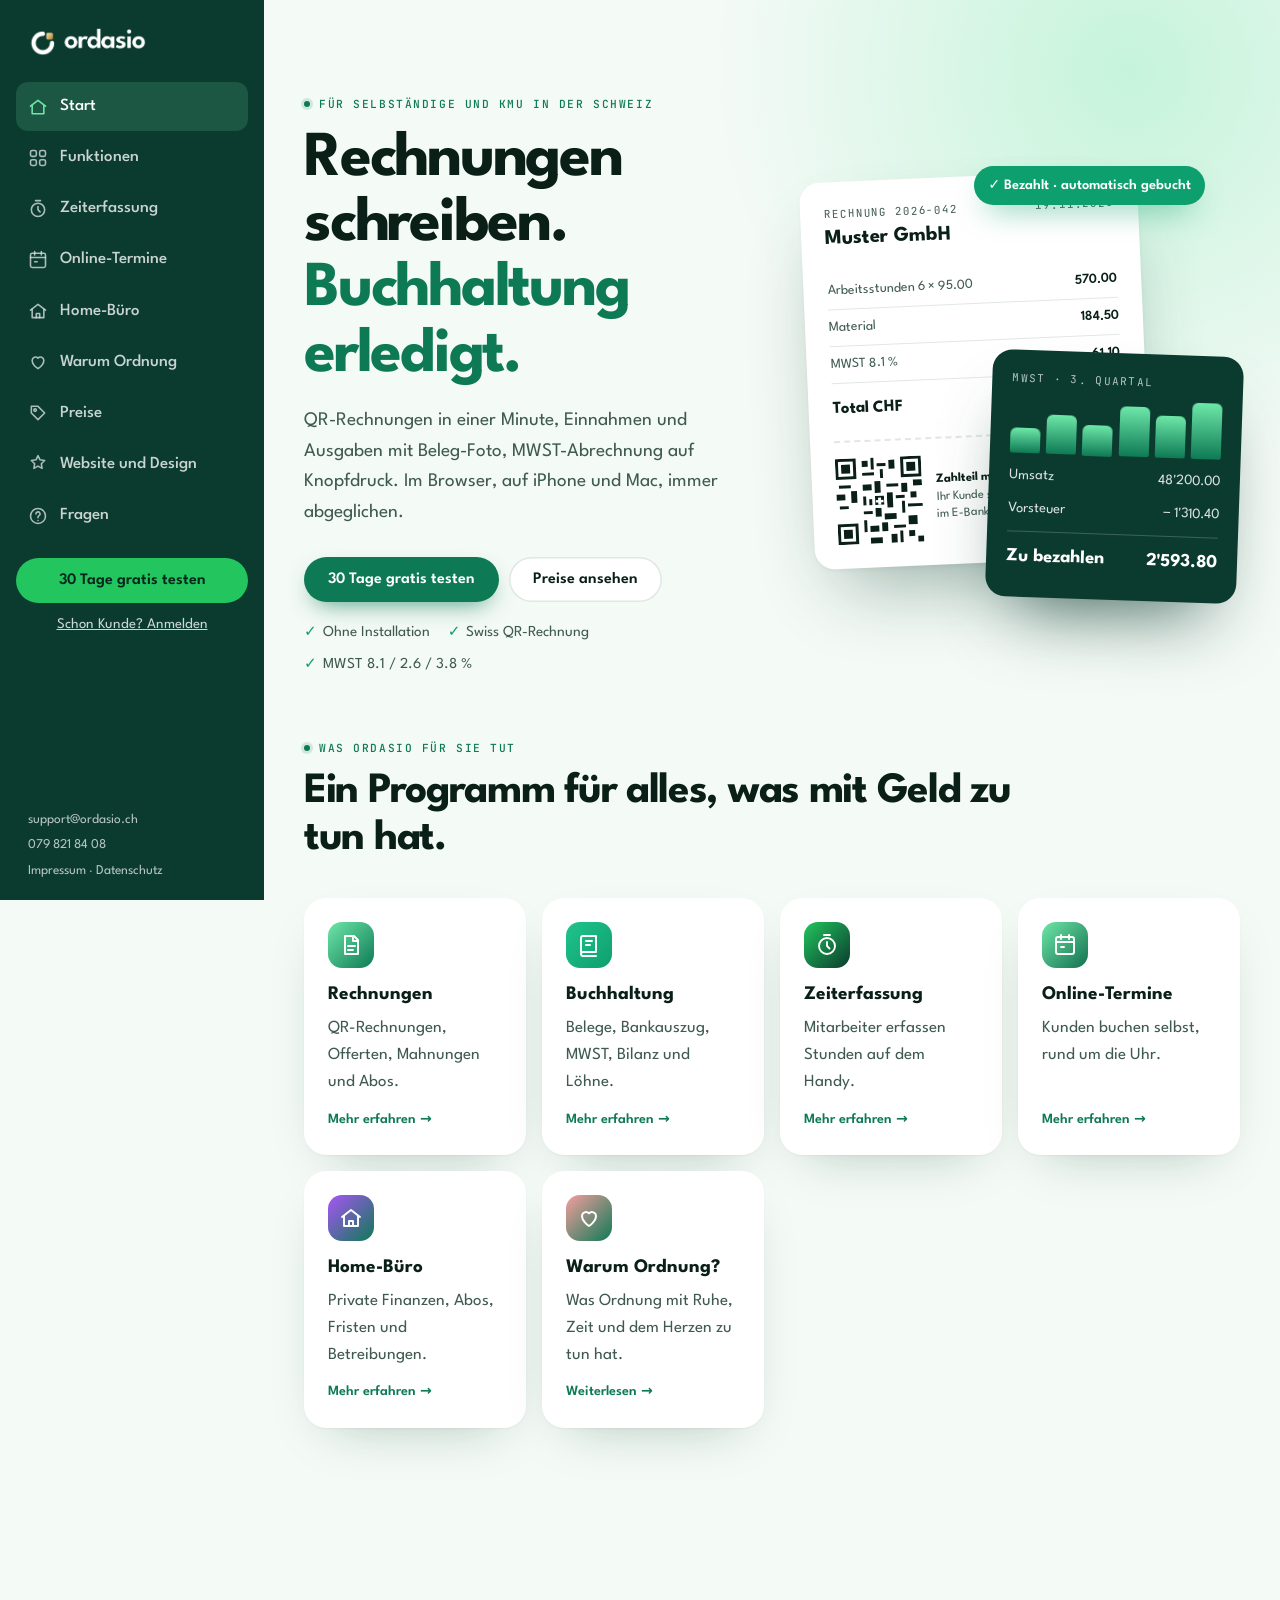
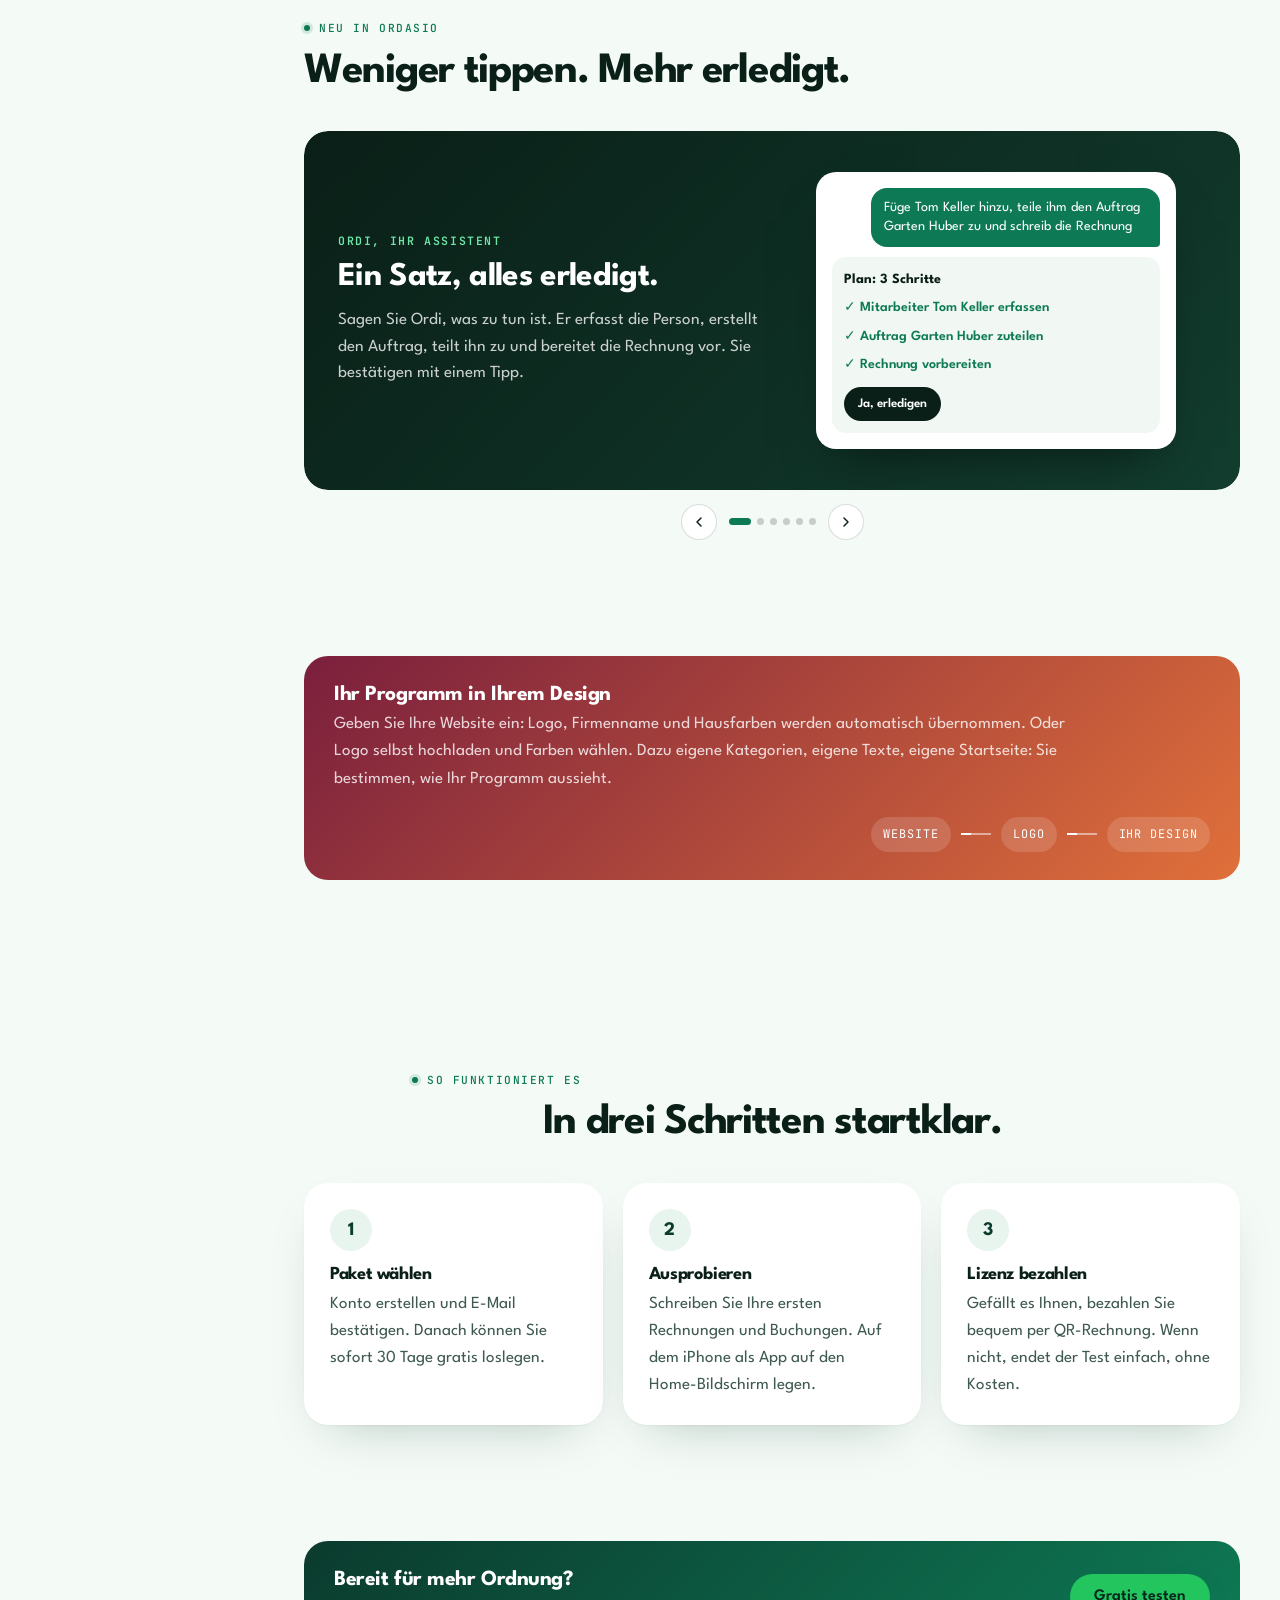
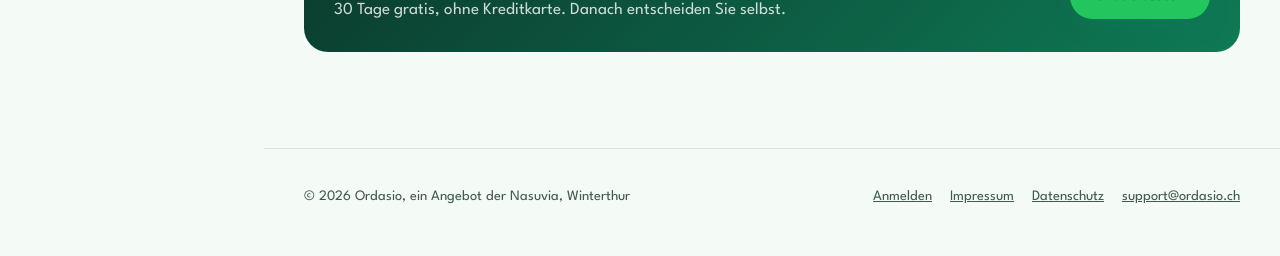
==== commit c5843037: "Kontakt: support@ordasio.ch Co-Authored-By: Claude Opus 5.5 <noreply@anthropic.com> Claude-Session: " ====
--- a/index.html
+++ b/index.html
@@ -37,7 +37,7 @@
       <a href="testen.html" class="btn btn-haupt">30 Tage gratis testen</a>
       <a href="https://app.ordasio.ch/" class="anmelden">Schon Kunde? Anmelden</a>
       <div class="leiste-fuss">
-        <a href="mailto:info@nasuvia.ch">info@nasuvia.ch</a>
+        <a href="mailto:support@ordasio.ch">support@ordasio.ch</a>
         <a href="tel:+41798218408">079 821 84 08</a>
         <span><a href="impressum.html">Impressum</a> · <a href="datenschutz.html">Datenschutz</a></span>
       </div>
@@ -164,7 +164,7 @@
     <footer class="sw-fuss">
       <div class="wrap">
         <span>© 2026 Ordasio, ein Angebot der Nasuvia, Winterthur</span>
-        <span class="rechts"><a href="https://app.ordasio.ch/">Anmelden</a><a href="impressum.html">Impressum</a><a href="datenschutz.html">Datenschutz</a><a href="mailto:info@nasuvia.ch">info@nasuvia.ch</a></span>
+        <span class="rechts"><a href="https://app.ordasio.ch/">Anmelden</a><a href="impressum.html">Impressum</a><a href="datenschutz.html">Datenschutz</a><a href="mailto:support@ordasio.ch">support@ordasio.ch</a></span>
       </div>
     </footer>
   </div>
